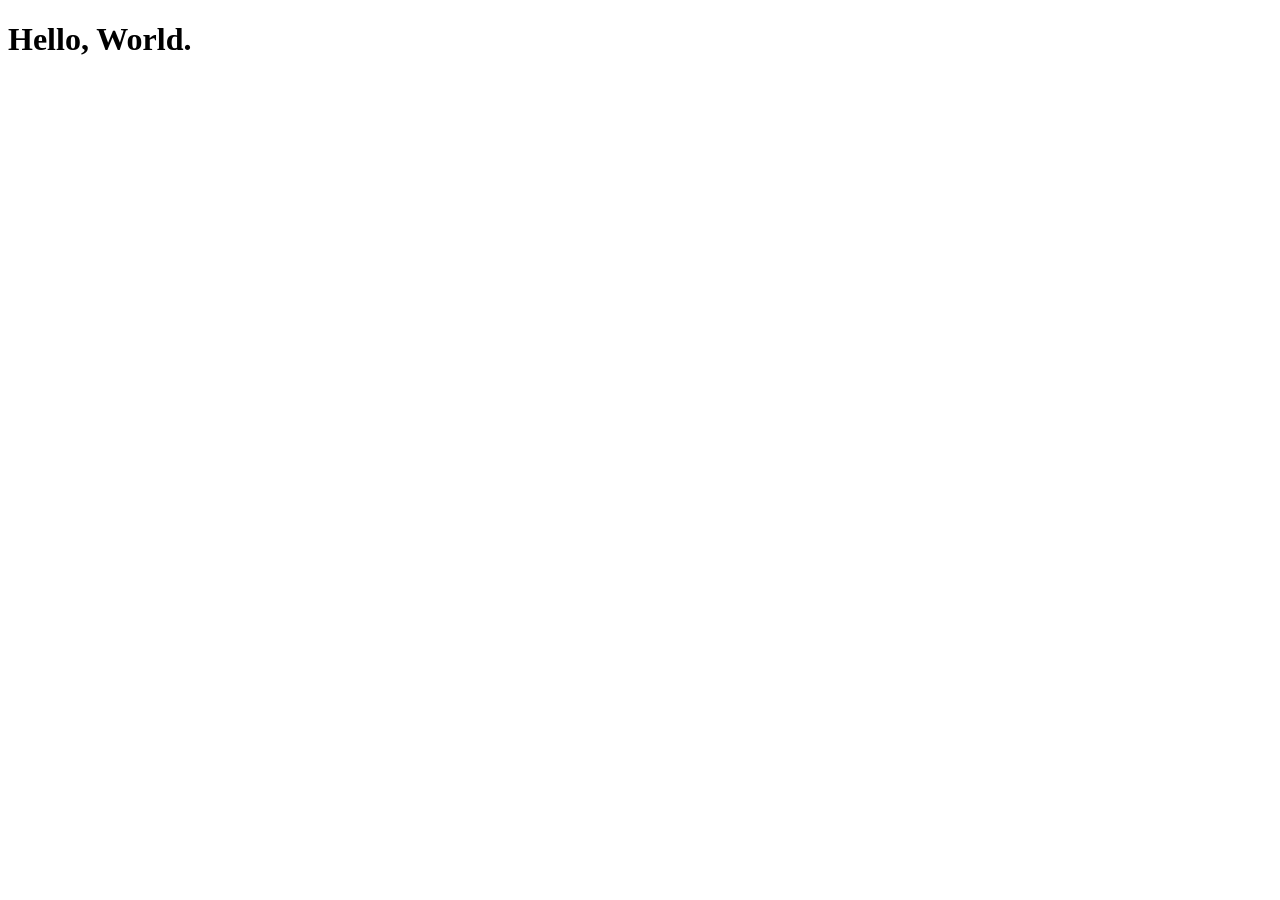
==== index.html @ 5cfbe8c9 "Use index.html" ====
<!DOCTYPE html>
<html lang="en">
<head>
    <meta charset="UTF-8">
    <meta name="viewport" content="width=device-width, initial-scale=1.0">
    <title>Document</title>
</head>
<body>
    <h1>Hello, World.</h1>
</body>
</html>
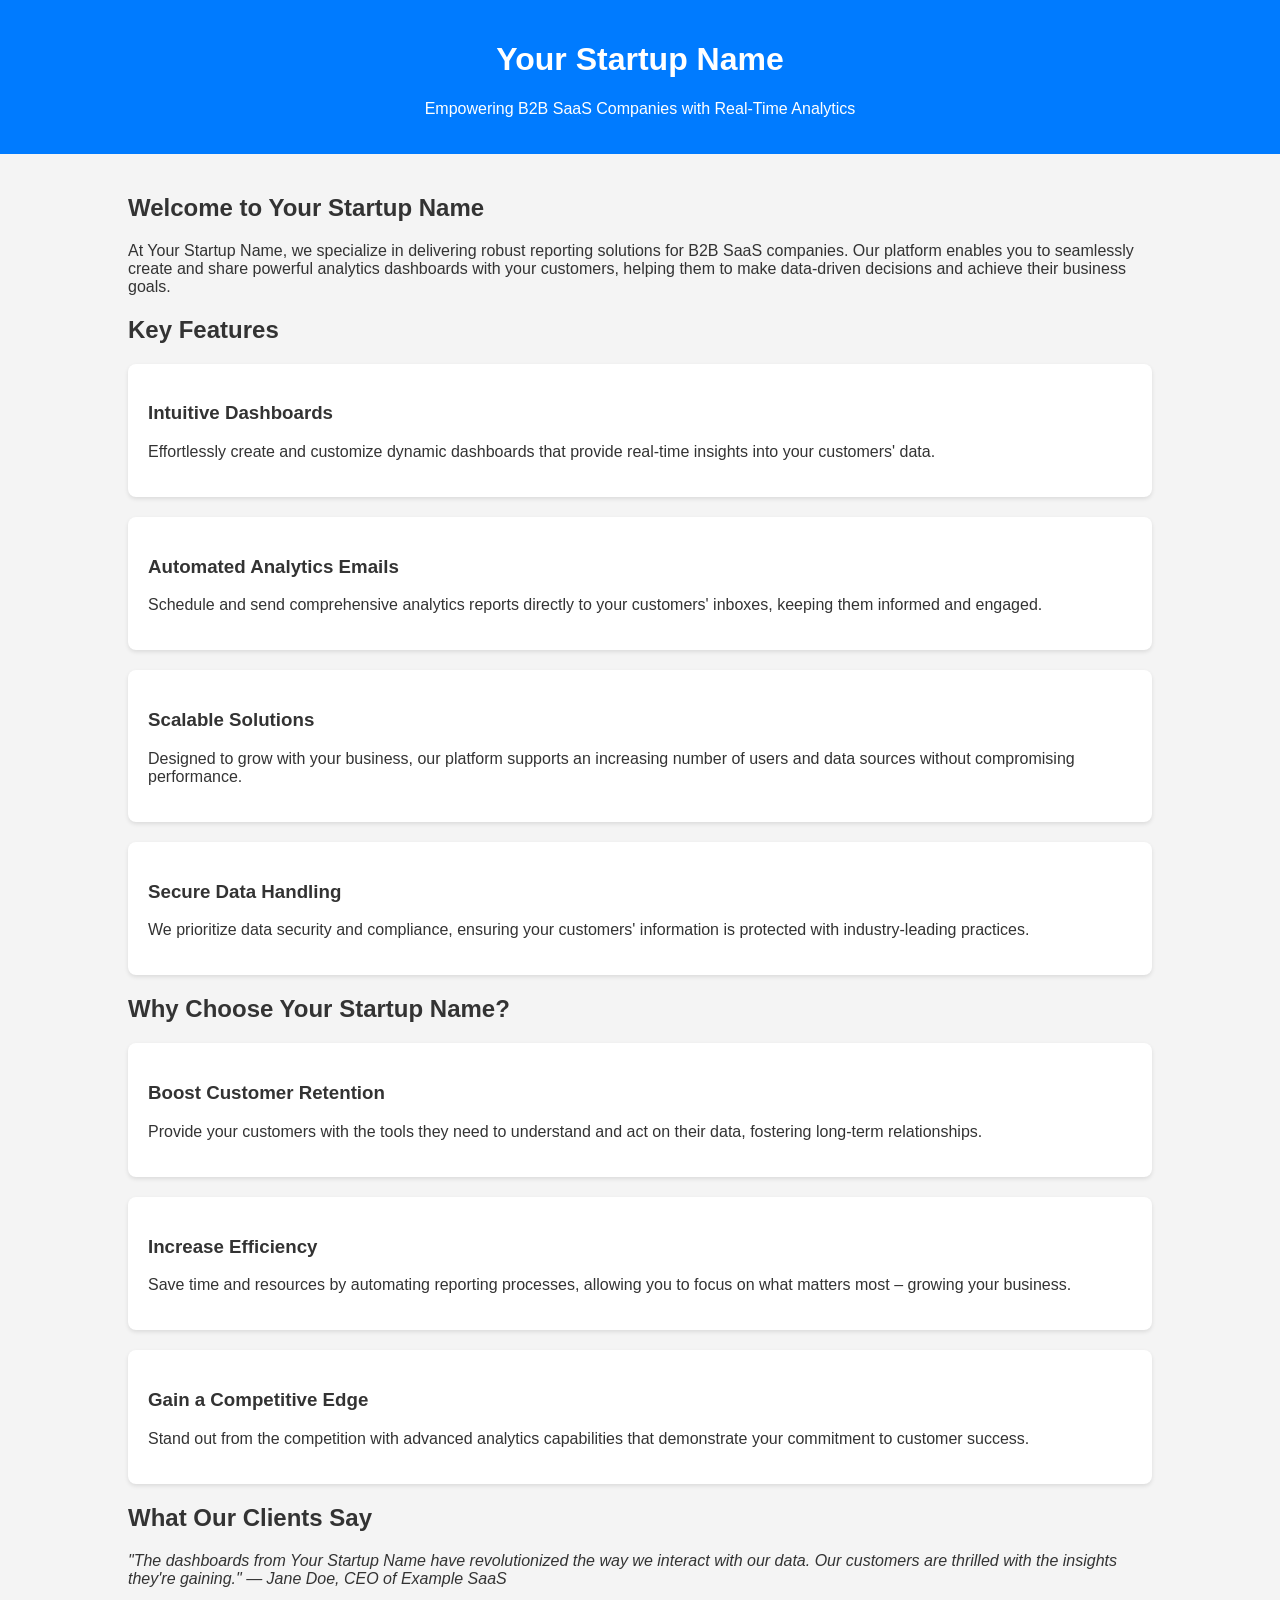
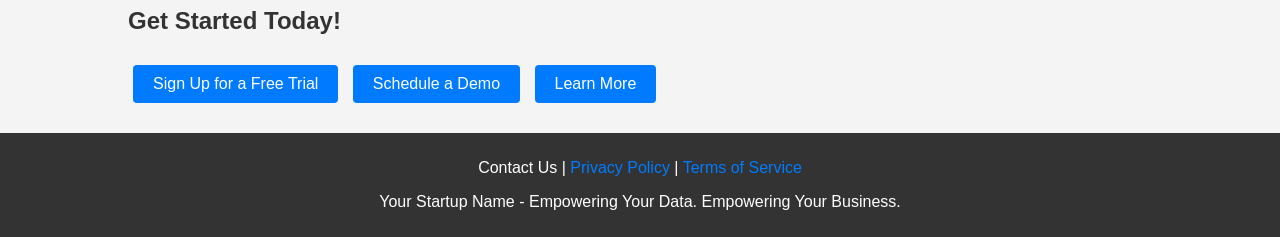
==== commit f2c3f05a: "Add mock up for startup." ====
--- a/index.html
+++ b/index.html
@@ -3,9 +3,121 @@
 <head>
     <meta charset="UTF-8">
     <meta name="viewport" content="width=device-width, initial-scale=1.0">
-    <title>Document</title>
+    <title>Your Startup Name - Empowering B2B SaaS Companies with Real-Time Analytics</title>
+    <style>
+        body {
+            font-family: Arial, sans-serif;
+            margin: 0;
+            padding: 0;
+            background-color: #f4f4f4;
+            color: #333;
+        }
+        header {
+            background-color: #007bff;
+            color: #fff;
+            padding: 20px 0;
+            text-align: center;
+        }
+        .container {
+            width: 80%;
+            margin: 0 auto;
+            padding: 20px 0;
+        }
+        .feature {
+            background-color: #fff;
+            border-radius: 8px;
+            padding: 20px;
+            margin: 20px 0;
+            box-shadow: 0 2px 4px rgba(0,0,0,0.1);
+        }
+        .cta-buttons a {
+            display: inline-block;
+            margin: 10px 5px;
+            padding: 10px 20px;
+            color: #fff;
+            background-color: #007bff;
+            text-decoration: none;
+            border-radius: 4px;
+        }
+        .cta-buttons a:hover {
+            background-color: #0056b3;
+        }
+        footer {
+            background-color: #333;
+            color: #fff;
+            text-align: center;
+            padding: 10px 0;
+        }
+        footer a {
+            color: #007bff;
+            text-decoration: none;
+        }
+    </style>
 </head>
 <body>
-    <h1>Hello, World.</h1>
+    <header>
+        <h1>Your Startup Name</h1>
+        <p>Empowering B2B SaaS Companies with Real-Time Analytics</p>
+    </header>
+
+    <div class="container">
+        <section>
+            <h2>Welcome to Your Startup Name</h2>
+            <p>At Your Startup Name, we specialize in delivering robust reporting solutions for B2B SaaS companies. Our platform enables you to seamlessly create and share powerful analytics dashboards with your customers, helping them to make data-driven decisions and achieve their business goals.</p>
+        </section>
+
+        <section>
+            <h2>Key Features</h2>
+            <div class="feature">
+                <h3>Intuitive Dashboards</h3>
+                <p>Effortlessly create and customize dynamic dashboards that provide real-time insights into your customers' data.</p>
+            </div>
+            <div class="feature">
+                <h3>Automated Analytics Emails</h3>
+                <p>Schedule and send comprehensive analytics reports directly to your customers' inboxes, keeping them informed and engaged.</p>
+            </div>
+            <div class="feature">
+                <h3>Scalable Solutions</h3>
+                <p>Designed to grow with your business, our platform supports an increasing number of users and data sources without compromising performance.</p>
+            </div>
+            <div class="feature">
+                <h3>Secure Data Handling</h3>
+                <p>We prioritize data security and compliance, ensuring your customers' information is protected with industry-leading practices.</p>
+            </div>
+        </section>
+
+        <section>
+            <h2>Why Choose Your Startup Name?</h2>
+            <div class="feature">
+                <h3>Boost Customer Retention</h3>
+                <p>Provide your customers with the tools they need to understand and act on their data, fostering long-term relationships.</p>
+            </div>
+            <div class="feature">
+                <h3>Increase Efficiency</h3>
+                <p>Save time and resources by automating reporting processes, allowing you to focus on what matters most – growing your business.</p>
+            </div>
+            <div class="feature">
+                <h3>Gain a Competitive Edge</h3>
+                <p>Stand out from the competition with advanced analytics capabilities that demonstrate your commitment to customer success.</p>
+            </div>
+        </section>
+
+        <section>
+            <h2>What Our Clients Say</h2>
+            <p><em>"The dashboards from Your Startup Name have revolutionized the way we interact with our data. Our customers are thrilled with the insights they're gaining." — Jane Doe, CEO of Example SaaS</em></p>
+        </section>
+
+        <section class="cta-buttons">
+            <h2>Get Started Today!</h2>
+            <a href="#">Sign Up for a Free Trial</a>
+            <a href="#">Schedule a Demo</a>
+            <a href="#">Learn More</a>
+        </section>
+    </div>
+
+    <footer>
+        <p>Contact Us | <a href="#">Privacy Policy</a> | <a href="#">Terms of Service</a></p>
+        <p>Your Startup Name - Empowering Your Data. Empowering Your Business.</p>
+    </footer>
 </body>
 </html>
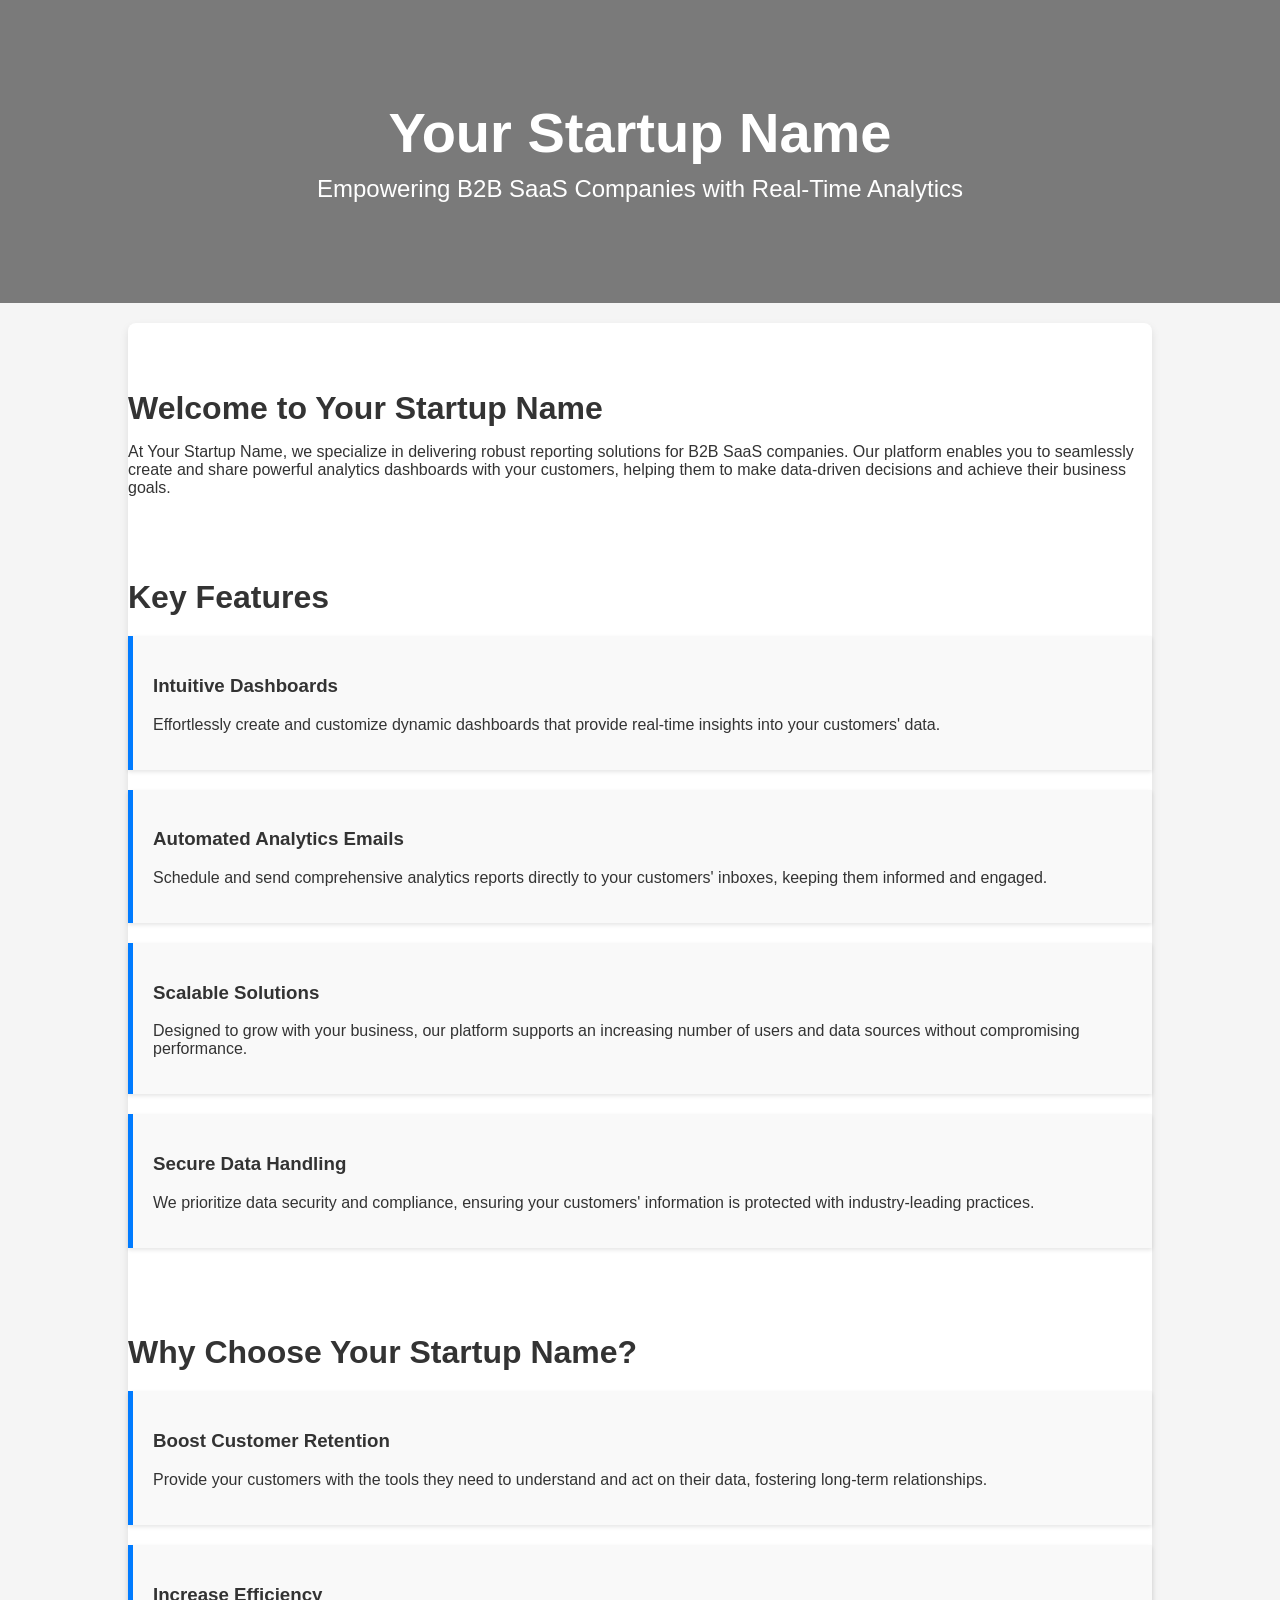
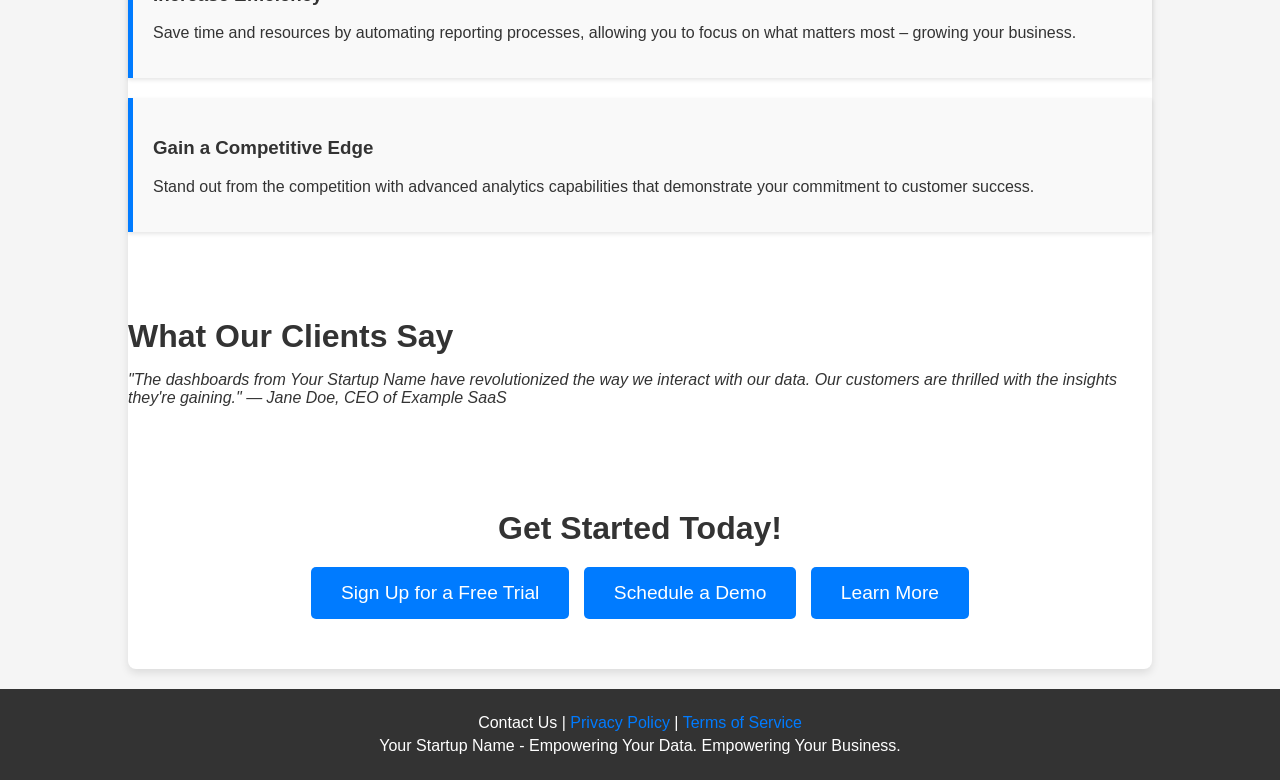
==== commit bd1353f1: "Split out stylesheet" ====
--- a/index.html
+++ b/index.html
@@ -4,55 +4,7 @@
     <meta charset="UTF-8">
     <meta name="viewport" content="width=device-width, initial-scale=1.0">
     <title>Your Startup Name - Empowering B2B SaaS Companies with Real-Time Analytics</title>
-    <style>
-        body {
-            font-family: Arial, sans-serif;
-            margin: 0;
-            padding: 0;
-            background-color: #f4f4f4;
-            color: #333;
-        }
-        header {
-            background-color: #007bff;
-            color: #fff;
-            padding: 20px 0;
-            text-align: center;
-        }
-        .container {
-            width: 80%;
-            margin: 0 auto;
-            padding: 20px 0;
-        }
-        .feature {
-            background-color: #fff;
-            border-radius: 8px;
-            padding: 20px;
-            margin: 20px 0;
-            box-shadow: 0 2px 4px rgba(0,0,0,0.1);
-        }
-        .cta-buttons a {
-            display: inline-block;
-            margin: 10px 5px;
-            padding: 10px 20px;
-            color: #fff;
-            background-color: #007bff;
-            text-decoration: none;
-            border-radius: 4px;
-        }
-        .cta-buttons a:hover {
-            background-color: #0056b3;
-        }
-        footer {
-            background-color: #333;
-            color: #fff;
-            text-align: center;
-            padding: 10px 0;
-        }
-        footer a {
-            color: #007bff;
-            text-decoration: none;
-        }
-    </style>
+    <link rel="stylesheet" href="styles.css">
 </head>
 <body>
     <header>
--- a/styles.css
+++ b/styles.css
@@ -0,0 +1,92 @@
+/* styles.css */
+
+body {
+    font-family: 'Helvetica Neue', Helvetica, Arial, sans-serif;
+    margin: 0;
+    padding: 0;
+    background-color: #f5f5f5;
+    color: #333;
+}
+
+header {
+    background-image: url('https://example.com/splash-background.jpg'); /* Replace with your background image */
+    background-size: cover;
+    color: #fff;
+    padding: 100px 0;
+    text-align: center;
+    box-shadow: inset 0 0 0 2000px rgba(0,0,0,0.5); /* Dark overlay */
+}
+
+header h1 {
+    font-size: 3.5em;
+    margin: 0;
+}
+
+header p {
+    font-size: 1.5em;
+    margin: 10px 0 0;
+}
+
+.container {
+    width: 80%;
+    margin: 20px auto;
+    padding: 20px 0;
+    background: #fff;
+    box-shadow: 0 4px 8px rgba(0, 0, 0, 0.1);
+    border-radius: 8px;
+}
+
+section {
+    padding: 20px 0;
+}
+
+section h2 {
+    font-size: 2em;
+    margin-bottom: 10px;
+}
+
+.feature {
+    padding: 20px;
+    margin: 20px 0;
+    border-left: 5px solid #007bff;
+    background-color: #f9f9f9;
+    box-shadow: 0 2px 4px rgba(0,0,0,0.1);
+}
+
+.cta-buttons {
+    text-align: center;
+    margin-top: 20px;
+}
+
+.cta-buttons a {
+    display: inline-block;
+    margin: 10px 5px;
+    padding: 15px 30px;
+    color: #fff;
+    background-color: #007bff;
+    text-decoration: none;
+    border-radius: 5px;
+    transition: background-color 0.3s ease;
+    font-size: 1.2em;
+}
+
+.cta-buttons a:hover {
+    background-color: #0056b3;
+}
+
+footer {
+    background-color: #333;
+    color: #fff;
+    text-align: center;
+    padding: 20px 0;
+    margin-top: 20px;
+}
+
+footer a {
+    color: #007bff;
+    text-decoration: none;
+}
+
+footer p {
+    margin: 5px 0;
+}
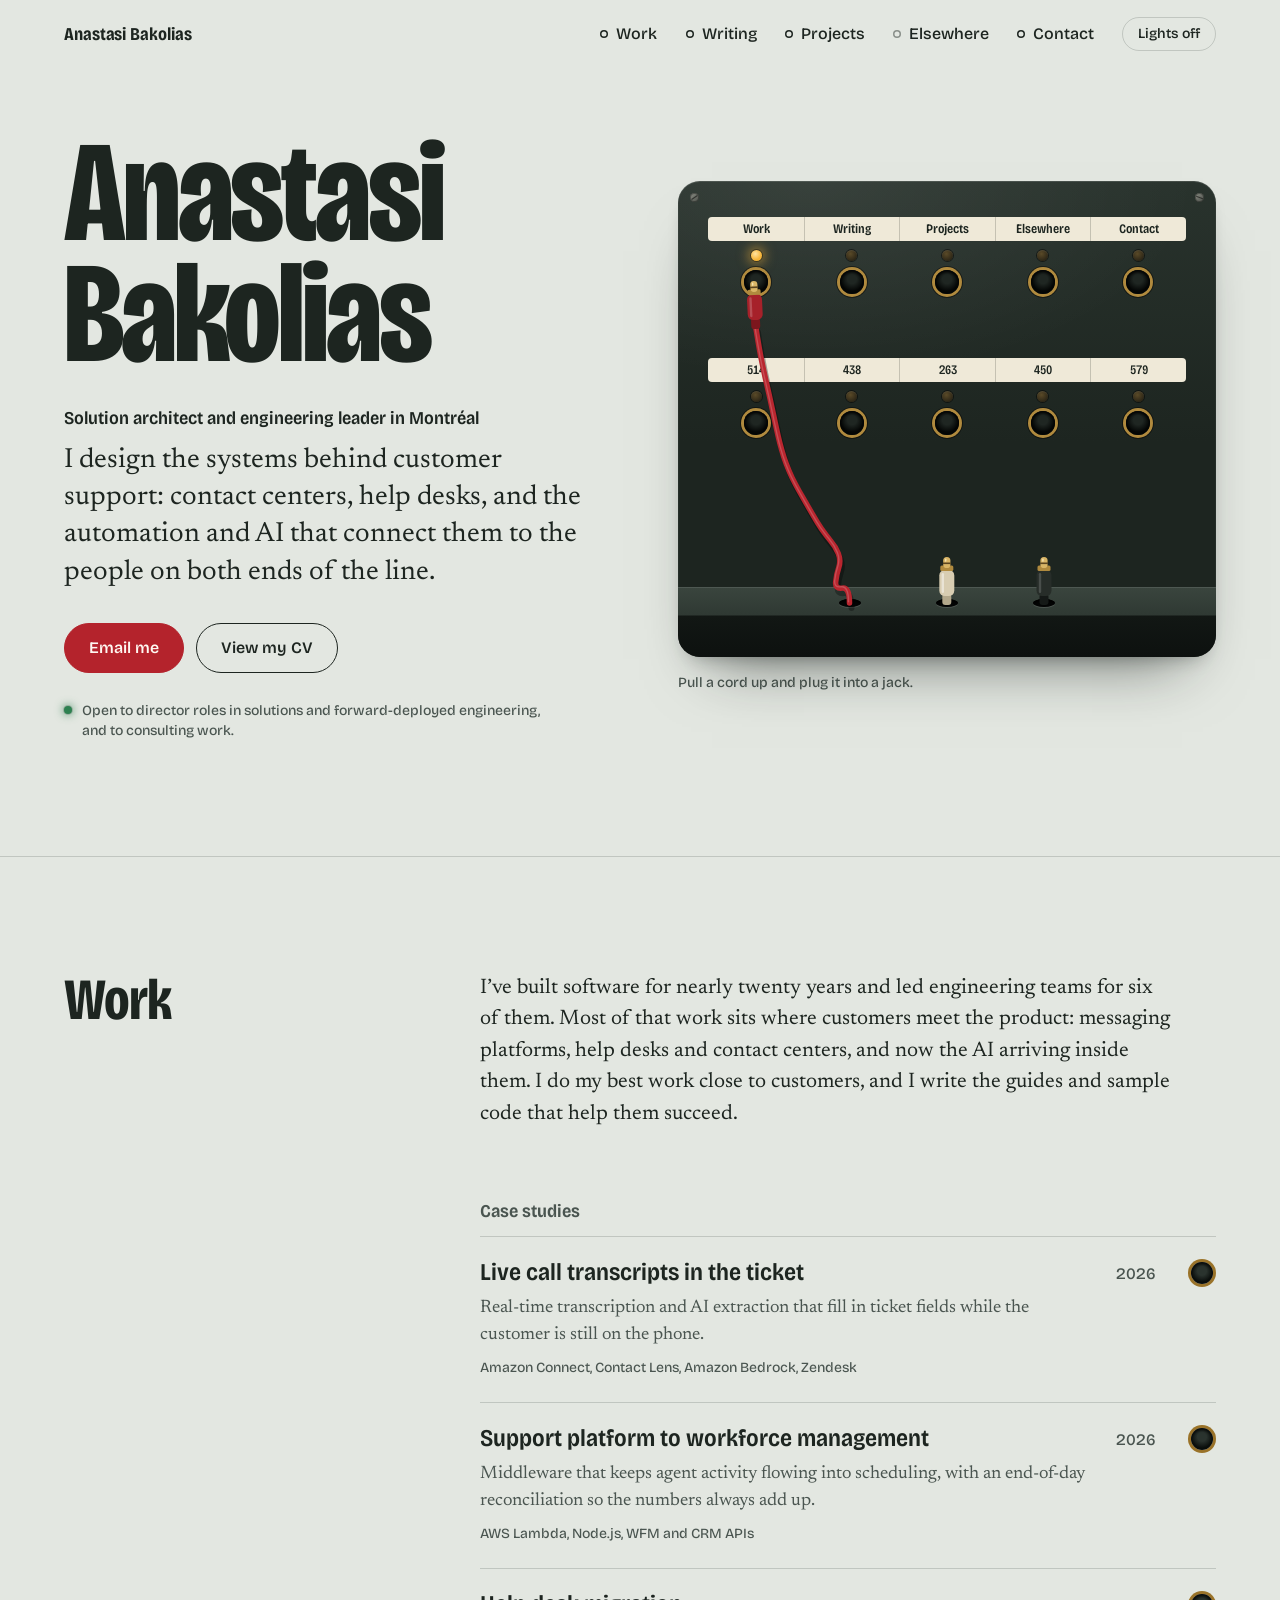
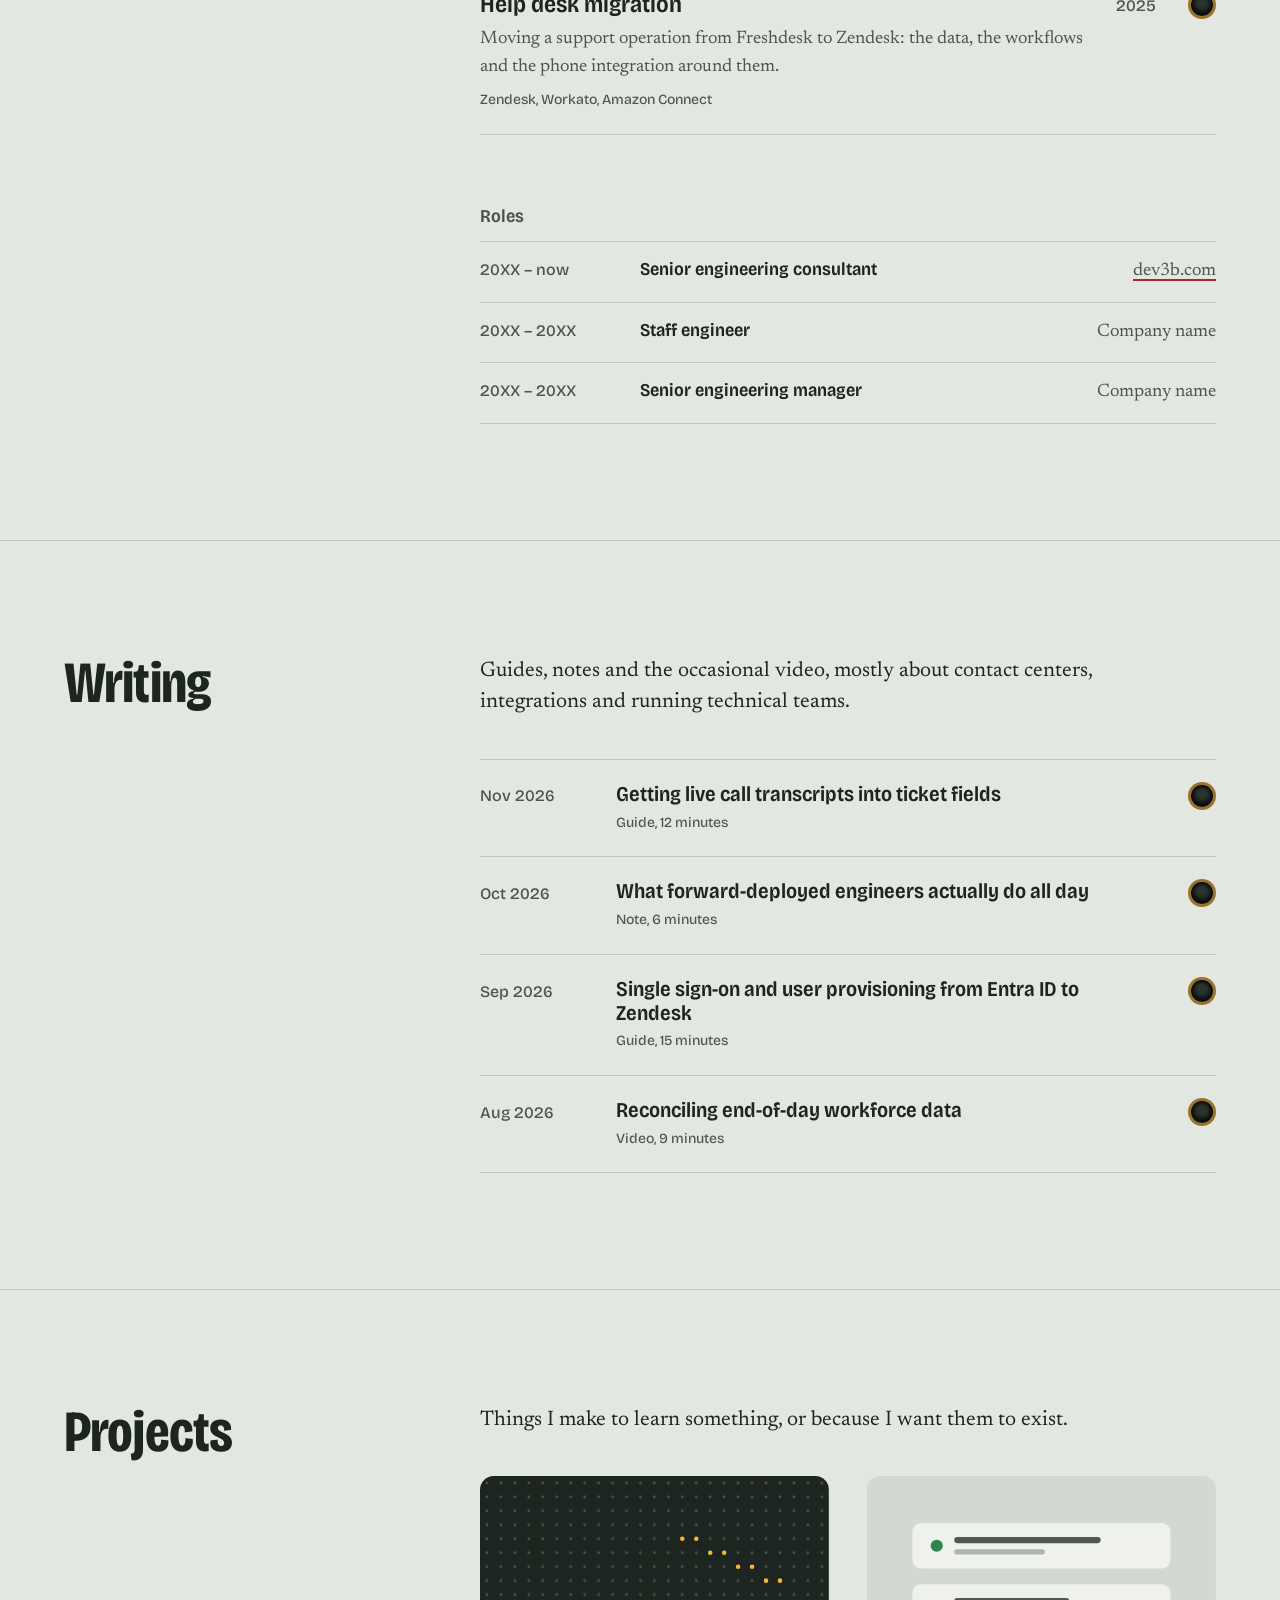
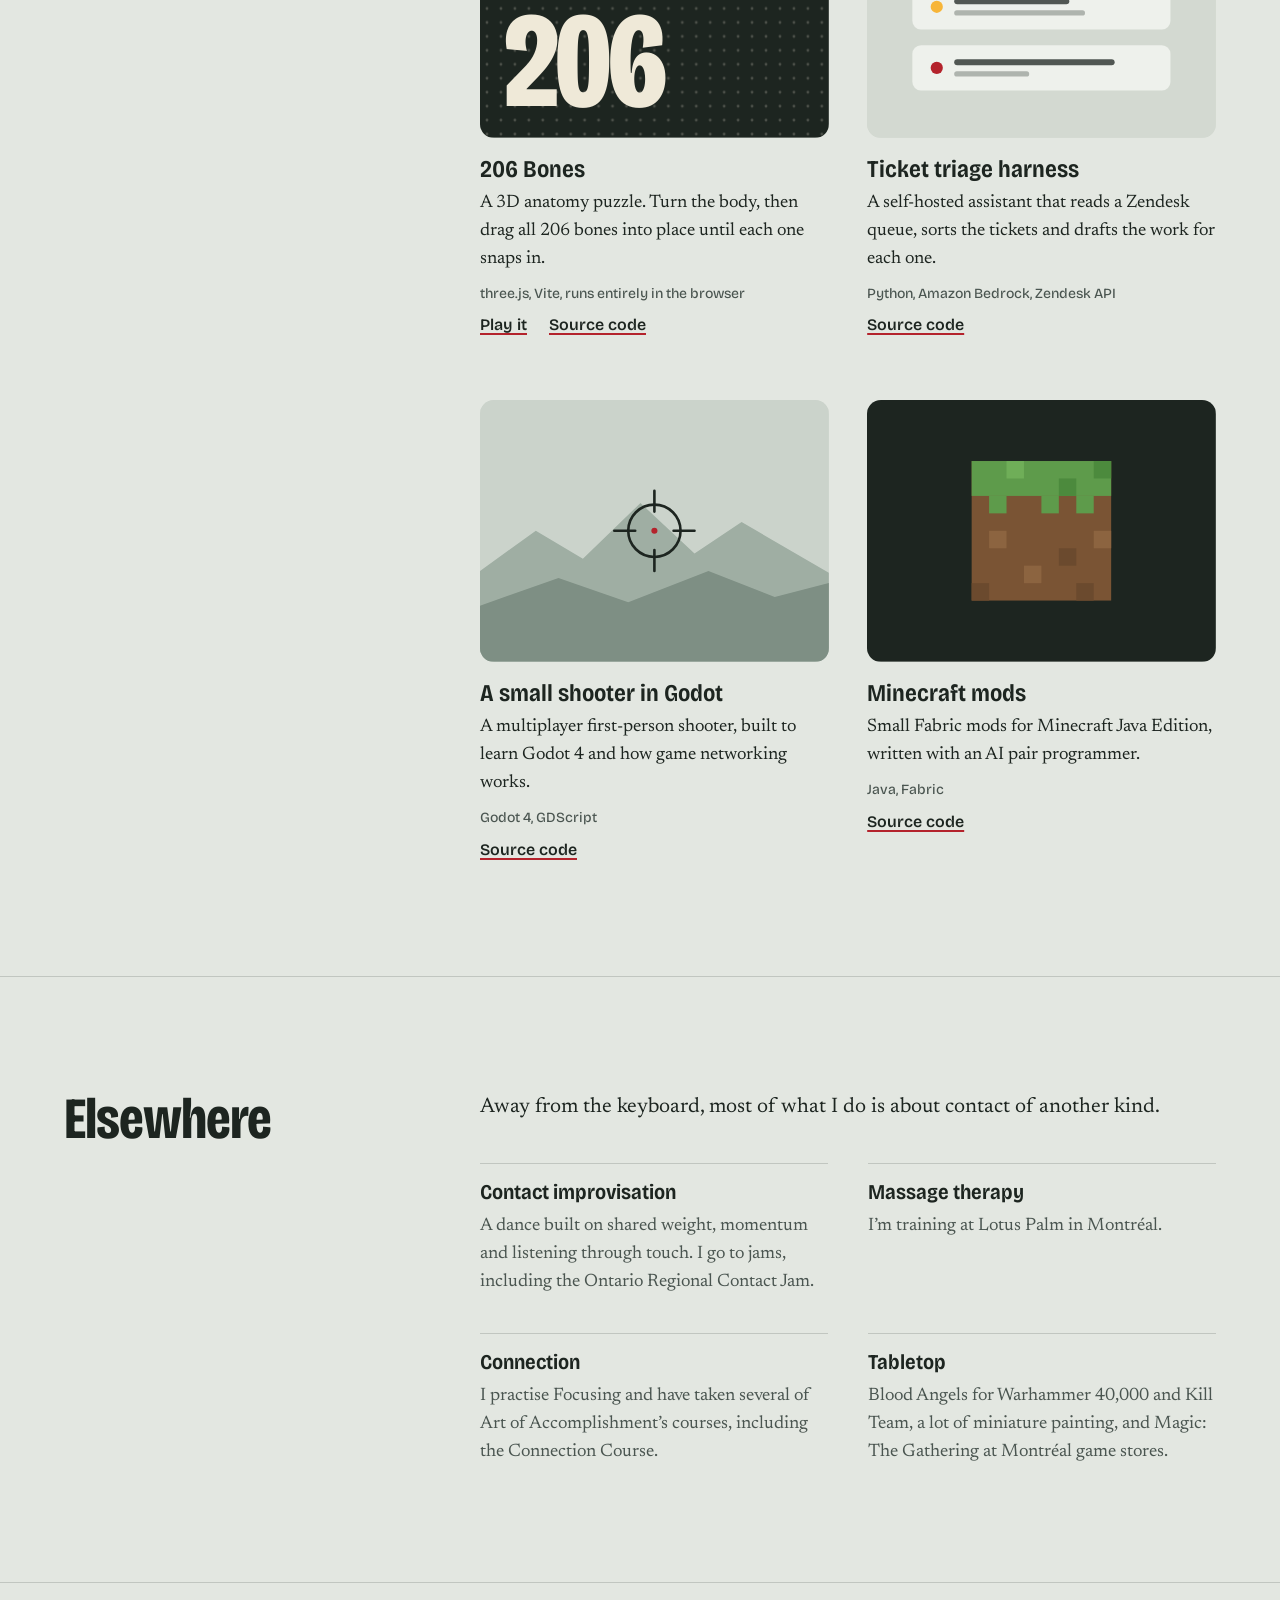
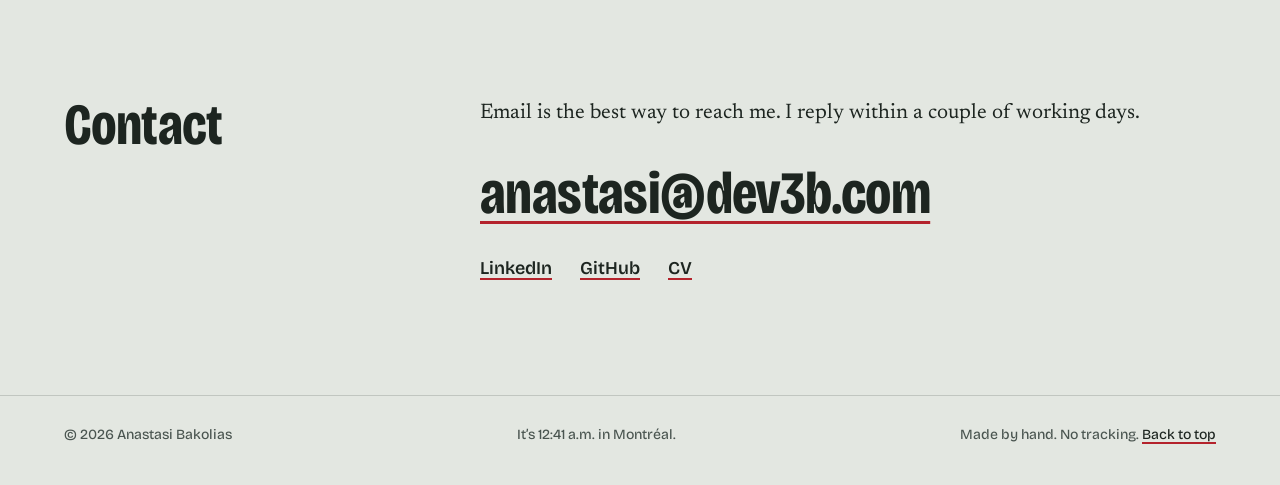
==== commit 2b92494c: "Update page." ====
--- a/index.html
+++ b/index.html
@@ -1,75 +1,351 @@
-<!DOCTYPE html>
+<!doctype html>
 <html lang="en">
 <head>
-    <meta charset="UTF-8">
-    <meta name="viewport" content="width=device-width, initial-scale=1.0">
-    <title>Your Startup Name - Empowering B2B SaaS Companies with Real-Time Analytics</title>
-    <link rel="stylesheet" href="styles.css">
+  <meta charset="utf-8">
+  <meta name="viewport" content="width=device-width, initial-scale=1">
+  <!-- EDIT: title and description show in search results and link previews. -->
+  <title>Anastasi Bakolias — solution architect and engineering leader</title>
+  <meta name="description" content="Anastasi Bakolias designs the systems behind customer support: contact centers, help desks, and the automation and AI that connect them. Based in Montréal.">
+  <meta name="color-scheme" content="light dark">
+  <meta name="theme-color" content="#E3E7E1" media="(prefers-color-scheme: light)">
+  <meta name="theme-color" content="#141A17" media="(prefers-color-scheme: dark)">
+
+  <!-- Link previews (LinkedIn, Slack, etc.). These assume the site is published at spasiu.github.io.
+       EDIT: if you move it to your own domain, change both addresses. -->
+  <meta property="og:type" content="website">
+  <meta property="og:title" content="Anastasi Bakolias">
+  <meta property="og:description" content="Solution architect and engineering leader in Montréal. Contact centers, support platforms, automation and AI.">
+  <meta property="og:url" content="https://spasiu.github.io/">
+  <meta property="og:image" content="https://spasiu.github.io/assets/img/og.png">
+  <meta property="og:image:width" content="1200">
+  <meta property="og:image:height" content="630">
+  <meta name="twitter:card" content="summary_large_image">
+
+  <link rel="icon" href="assets/img/favicon.svg" type="image/svg+xml">
+  <link rel="apple-touch-icon" href="assets/img/apple-touch-icon.png">
+  <link rel="preload" href="assets/fonts/bricolage-grotesque-latin.woff2" as="font" type="font/woff2" crossorigin>
+  <link rel="preload" href="assets/fonts/newsreader-latin.woff2" as="font" type="font/woff2" crossorigin>
+  <link rel="stylesheet" href="assets/css/site.css">
+  <script>
+    /* Apply a saved light/dark choice before the page paints. */
+    (function () { try { var t = localStorage.getItem("theme"); if (t === "light" || t === "dark") document.documentElement.dataset.theme = t; } catch (e) {} })();
+  </script>
+  <script src="assets/js/site.js" defer></script>
 </head>
 <body>
-    <header>
-        <h1>Your Startup Name</h1>
-        <p>Empowering B2B SaaS Companies with Real-Time Analytics</p>
-    </header>
-
-    <div class="container">
-        <section>
-            <h2>Welcome to Your Startup Name</h2>
-            <p>At Your Startup Name, we specialize in delivering robust reporting solutions for B2B SaaS companies. Our platform enables you to seamlessly create and share powerful analytics dashboards with your customers, helping them to make data-driven decisions and achieve their business goals.</p>
-        </section>
-
-        <section>
-            <h2>Key Features</h2>
-            <div class="feature">
-                <h3>Intuitive Dashboards</h3>
-                <p>Effortlessly create and customize dynamic dashboards that provide real-time insights into your customers' data.</p>
-            </div>
-            <div class="feature">
-                <h3>Automated Analytics Emails</h3>
-                <p>Schedule and send comprehensive analytics reports directly to your customers' inboxes, keeping them informed and engaged.</p>
-            </div>
-            <div class="feature">
-                <h3>Scalable Solutions</h3>
-                <p>Designed to grow with your business, our platform supports an increasing number of users and data sources without compromising performance.</p>
-            </div>
-            <div class="feature">
-                <h3>Secure Data Handling</h3>
-                <p>We prioritize data security and compliance, ensuring your customers' information is protected with industry-leading practices.</p>
-            </div>
-        </section>
-
-        <section>
-            <h2>Why Choose Your Startup Name?</h2>
-            <div class="feature">
-                <h3>Boost Customer Retention</h3>
-                <p>Provide your customers with the tools they need to understand and act on their data, fostering long-term relationships.</p>
-            </div>
-            <div class="feature">
-                <h3>Increase Efficiency</h3>
-                <p>Save time and resources by automating reporting processes, allowing you to focus on what matters most – growing your business.</p>
-            </div>
-            <div class="feature">
-                <h3>Gain a Competitive Edge</h3>
-                <p>Stand out from the competition with advanced analytics capabilities that demonstrate your commitment to customer success.</p>
-            </div>
-        </section>
-
-        <section>
-            <h2>What Our Clients Say</h2>
-            <p><em>"The dashboards from Your Startup Name have revolutionized the way we interact with our data. Our customers are thrilled with the insights they're gaining." — Jane Doe, CEO of Example SaaS</em></p>
-        </section>
-
-        <section class="cta-buttons">
-            <h2>Get Started Today!</h2>
-            <a href="#">Sign Up for a Free Trial</a>
-            <a href="#">Schedule a Demo</a>
-            <a href="#">Learn More</a>
-        </section>
+  <a class="skip" href="#main">Skip to content</a>
+
+  <header class="masthead" data-masthead>
+    <div class="wrap masthead__inner">
+      <a class="masthead__name" href="#top">Anastasi Bakolias</a>
+      <nav class="masthead__nav" aria-label="Sections">
+        <ul>
+          <li><a href="#work" data-nav><span class="lamp" aria-hidden="true"></span>Work</a></li>
+          <li><a href="#writing" data-nav><span class="lamp" aria-hidden="true"></span>Writing</a></li>
+          <li><a href="#projects" data-nav><span class="lamp" aria-hidden="true"></span>Projects</a></li>
+          <li><a href="#elsewhere" data-nav><span class="lamp" aria-hidden="true"></span>Elsewhere</a></li>
+          <li><a href="#contact" data-nav><span class="lamp" aria-hidden="true"></span>Contact</a></li>
+        </ul>
+      </nav>
+      <button class="lights" type="button" data-theme-toggle>Lights off</button>
     </div>
-
-    <footer>
-        <p>Contact Us | <a href="#">Privacy Policy</a> | <a href="#">Terms of Service</a></p>
-        <p>Your Startup Name - Empowering Your Data. Empowering Your Business.</p>
-    </footer>
+  </header>
+
+  <main id="main">
+
+    <!-- ============ Hero ============ -->
+    <section class="wrap hero" id="top" aria-labelledby="hero-name">
+      <div class="hero__text">
+        <h1 class="hero__name" id="hero-name"><span>Anastasi</span> <span>Bakolias</span></h1>
+        <!-- EDIT: one line on what you do, then one sentence on why it matters. -->
+        <p class="hero__role">Solution architect and engineering leader in Montréal</p>
+        <p class="hero__lede">I design the systems behind customer support: contact centers, help desks, and the automation and AI that connect them to the people on both ends of the line.</p>
+        <div class="hero__actions">
+          <a class="button button--primary" href="mailto:anastasi@dev3b.com">Email me</a>
+          <a class="button" href="https://www.linkedin.com/in/spasiu">View my CV</a>
+        </div>
+        <!-- EDIT: availability. data-state can be "open" (green lamp), "limited" (amber) or "closed" (unlit). -->
+        <p class="status" data-state="open"><span class="lamp" aria-hidden="true"></span>Open to director roles in solutions and forward-deployed engineering, and to consulting work.</p>
+      </div>
+
+      <!-- The cord board. Labelled jacks are links to sections; the second row is for play.
+           data-patch lists the jacks that cords plug into when the page loads (comma-separated). -->
+      <figure class="hero__board" aria-hidden="true">
+        <div class="board" data-board data-patch="Work">
+          <span class="board__screw"></span><span class="board__screw"></span>
+          <div class="board__field">
+            <div class="board__row">
+              <a class="jack" href="#work" tabindex="-1" data-jack="Work"><span class="jack__label">Work</span><span class="jack__lamp"></span><span class="jack__socket"></span></a>
+              <a class="jack" href="#writing" tabindex="-1" data-jack="Writing"><span class="jack__label">Writing</span><span class="jack__lamp"></span><span class="jack__socket"></span></a>
+              <a class="jack" href="#projects" tabindex="-1" data-jack="Projects"><span class="jack__label">Projects</span><span class="jack__lamp"></span><span class="jack__socket"></span></a>
+              <a class="jack" href="#elsewhere" tabindex="-1" data-jack="Elsewhere"><span class="jack__label">Elsewhere</span><span class="jack__lamp"></span><span class="jack__socket"></span></a>
+              <a class="jack" href="#contact" tabindex="-1" data-jack="Contact"><span class="jack__label">Contact</span><span class="jack__lamp"></span><span class="jack__socket"></span></a>
+            </div>
+            <div class="board__row board__row--spare">
+              <span class="jack" data-jack="514"><span class="jack__label">514</span><span class="jack__lamp"></span><span class="jack__socket"></span></span>
+              <span class="jack" data-jack="438"><span class="jack__label">438</span><span class="jack__lamp"></span><span class="jack__socket"></span></span>
+              <span class="jack" data-jack="263"><span class="jack__label">263</span><span class="jack__lamp"></span><span class="jack__socket"></span></span>
+              <span class="jack" data-jack="450"><span class="jack__label">450</span><span class="jack__lamp"></span><span class="jack__socket"></span></span>
+              <span class="jack" data-jack="579"><span class="jack__label">579</span><span class="jack__lamp"></span><span class="jack__socket"></span></span>
+            </div>
+          </div>
+          <div class="board__shelf">
+            <span class="board__hole" data-cord="red"></span>
+            <span class="board__hole" data-cord="ivory"></span>
+            <span class="board__hole" data-cord="black"></span>
+          </div>
+          <svg class="board__wires" data-wires xmlns="http://www.w3.org/2000/svg"></svg>
+        </div>
+        <figcaption class="board__readout" data-readout>Pull a cord up and plug it into a jack.</figcaption>
+      </figure>
+    </section>
+
+    <!-- ============ Work ============ -->
+    <section class="section" id="work" aria-labelledby="work-title">
+      <div class="wrap section__grid">
+        <header class="section__head">
+          <h2 class="section__title" id="work-title">Work</h2>
+        </header>
+        <div class="section__body">
+          <!-- EDIT: a short professional bio. -->
+          <p class="section__intro">I’ve built software for nearly twenty years and led engineering teams for six of them. Most of that work sits where customers meet the product: messaging platforms, help desks and contact centers, and now the AI arriving inside them. I do my best work close to customers, and I write the guides and sample code that help them succeed.</p>
+
+          <h3 class="subhead">Case studies</h3>
+          <!-- EDIT: one row per case study. Each links to a page made from work/example-case-study.html. -->
+          <ul class="rows">
+            <li class="row">
+              <h4 class="row__title"><a href="work/example-case-study.html">Live call transcripts in the ticket</a></h4>
+              <p class="row__when">2026</p>
+              <span class="socket" aria-hidden="true"></span>
+              <p class="row__summary">Real-time transcription and AI extraction that fill in ticket fields while the customer is still on the phone.</p>
+              <p class="row__meta">Amazon Connect, Contact Lens, Amazon Bedrock, Zendesk</p>
+            </li>
+            <li class="row">
+              <h4 class="row__title"><a href="work/example-case-study.html">Support platform to workforce management</a></h4>
+              <p class="row__when">2026</p>
+              <span class="socket" aria-hidden="true"></span>
+              <p class="row__summary">Middleware that keeps agent activity flowing into scheduling, with an end-of-day reconciliation so the numbers always add up.</p>
+              <p class="row__meta">AWS Lambda, Node.js, WFM and CRM APIs</p>
+            </li>
+            <li class="row">
+              <h4 class="row__title"><a href="work/example-case-study.html">Help desk migration</a></h4>
+              <p class="row__when">2025</p>
+              <span class="socket" aria-hidden="true"></span>
+              <p class="row__summary">Moving a support operation from Freshdesk to Zendesk: the data, the workflows and the phone integration around them.</p>
+              <p class="row__meta">Zendesk, Workato, Amazon Connect</p>
+            </li>
+          </ul>
+
+          <h3 class="subhead">Roles</h3>
+          <!-- EDIT: most recent first. -->
+          <ol class="timeline">
+            <li class="timeline__item">
+              <p class="timeline__years">20XX – now</p>
+              <p class="timeline__role">Senior engineering consultant</p>
+              <p class="timeline__org"><a href="https://dev3b.com">dev3b.com</a></p>
+            </li>
+            <li class="timeline__item">
+              <p class="timeline__years">20XX – 20XX</p>
+              <p class="timeline__role">Staff engineer</p>
+              <p class="timeline__org">Company name</p>
+            </li>
+            <li class="timeline__item">
+              <p class="timeline__years">20XX – 20XX</p>
+              <p class="timeline__role">Senior engineering manager</p>
+              <p class="timeline__org">Company name</p>
+            </li>
+          </ol>
+        </div>
+      </div>
+    </section>
+
+    <!-- ============ Writing ============ -->
+    <section class="section" id="writing" aria-labelledby="writing-title">
+      <div class="wrap section__grid">
+        <header class="section__head">
+          <h2 class="section__title" id="writing-title">Writing</h2>
+        </header>
+        <div class="section__body">
+          <p class="section__intro">Guides, notes and the occasional video, mostly about contact centers, integrations and running technical teams.</p>
+          <!-- EDIT: newest first. Each links to a page made from writing/example-note.html. -->
+          <ul class="rows rows--writing">
+            <li class="row">
+              <h3 class="row__title"><a href="writing/example-note.html">Getting live call transcripts into ticket fields</a></h3>
+              <p class="row__when"><time datetime="2026-11">Nov 2026</time></p>
+              <span class="socket" aria-hidden="true"></span>
+              <p class="row__meta">Guide, 12 minutes</p>
+            </li>
+            <li class="row">
+              <h3 class="row__title"><a href="writing/example-note.html">What forward-deployed engineers actually do all day</a></h3>
+              <p class="row__when"><time datetime="2026-10">Oct 2026</time></p>
+              <span class="socket" aria-hidden="true"></span>
+              <p class="row__meta">Note, 6 minutes</p>
+            </li>
+            <li class="row">
+              <h3 class="row__title"><a href="writing/example-note.html">Single sign-on and user provisioning from Entra ID to Zendesk</a></h3>
+              <p class="row__when"><time datetime="2026-09">Sep 2026</time></p>
+              <span class="socket" aria-hidden="true"></span>
+              <p class="row__meta">Guide, 15 minutes</p>
+            </li>
+            <li class="row">
+              <h3 class="row__title"><a href="writing/example-note.html">Reconciling end-of-day workforce data</a></h3>
+              <p class="row__when"><time datetime="2026-08">Aug 2026</time></p>
+              <span class="socket" aria-hidden="true"></span>
+              <p class="row__meta">Video, 9 minutes</p>
+            </li>
+          </ul>
+        </div>
+      </div>
+    </section>
+
+    <!-- ============ Projects ============ -->
+    <section class="section" id="projects" aria-labelledby="projects-title">
+      <div class="wrap section__grid">
+        <header class="section__head">
+          <h2 class="section__title" id="projects-title">Projects</h2>
+        </header>
+        <div class="section__body">
+          <p class="section__intro">Things I make to learn something, or because I want them to exist.</p>
+          <!-- EDIT: swap any cover <svg> for <img src="assets/img/your-screenshot.jpg" alt=""> (4:3 works best). -->
+          <ul class="projects">
+            <li class="project">
+              <div class="project__cover">
+                <svg viewBox="0 0 400 300" aria-hidden="true" focusable="false">
+                  <defs><pattern id="cover-dots" width="16" height="16" patternUnits="userSpaceOnUse"><circle cx="8" cy="8" r="1.6" fill="#EFE9D8" opacity=".22"/></pattern></defs>
+                  <rect width="400" height="300" fill="#1D2520"/>
+                  <rect width="400" height="300" fill="url(#cover-dots)"/>
+                  <g fill="#F7B538"><circle cx="232" cy="72" r="2.6"/><circle cx="248" cy="72" r="2.6"/><circle cx="264" cy="88" r="2.6"/><circle cx="280" cy="88" r="2.6"/><circle cx="296" cy="104" r="2.6"/><circle cx="312" cy="104" r="2.6"/><circle cx="328" cy="120" r="2.6"/><circle cx="344" cy="120" r="2.6"/></g>
+                  <text x="28" y="264" class="cover__numeral">206</text>
+                </svg>
+              </div>
+              <h3 class="project__title"><a href="bones/">206 Bones</a></h3>
+              <p class="project__summary">A 3D anatomy puzzle. Turn the body, then drag all 206 bones into place until each one snaps in.</p>
+              <p class="project__meta">three.js, Vite, runs entirely in the browser</p>
+              <p class="project__links"><a href="bones/">Play it</a><a href="#">Source code</a></p>
+            </li>
+            <li class="project">
+              <div class="project__cover">
+                <svg viewBox="0 0 400 300" aria-hidden="true" focusable="false">
+                  <rect width="400" height="300" fill="#D3D9D1"/>
+                  <g>
+                    <rect x="52" y="54" width="296" height="52" rx="10" fill="#EEF1EC"/>
+                    <circle cx="80" cy="80" r="7" fill="#2F8550"/>
+                    <rect x="100" y="70" width="168" height="7" rx="3.5" fill="#1D2520" opacity=".75"/>
+                    <rect x="100" y="84" width="104" height="6" rx="3" fill="#1D2520" opacity=".3"/>
+                    <rect x="52" y="124" width="296" height="52" rx="10" fill="#EEF1EC"/>
+                    <circle cx="80" cy="150" r="7" fill="#F7B538"/>
+                    <rect x="100" y="140" width="132" height="7" rx="3.5" fill="#1D2520" opacity=".75"/>
+                    <rect x="100" y="154" width="150" height="6" rx="3" fill="#1D2520" opacity=".3"/>
+                    <rect x="52" y="194" width="296" height="52" rx="10" fill="#EEF1EC"/>
+                    <circle cx="80" cy="220" r="7" fill="#B4232C"/>
+                    <rect x="100" y="210" width="184" height="7" rx="3.5" fill="#1D2520" opacity=".75"/>
+                    <rect x="100" y="224" width="86" height="6" rx="3" fill="#1D2520" opacity=".3"/>
+                  </g>
+                </svg>
+              </div>
+              <h3 class="project__title"><a href="#">Ticket triage harness</a></h3>
+              <p class="project__summary">A self-hosted assistant that reads a Zendesk queue, sorts the tickets and drafts the work for each one.</p>
+              <p class="project__meta">Python, Amazon Bedrock, Zendesk API</p>
+              <p class="project__links"><a href="#">Source code</a></p>
+            </li>
+            <li class="project">
+              <div class="project__cover">
+                <svg viewBox="0 0 400 300" aria-hidden="true" focusable="false">
+                  <rect width="400" height="300" fill="#CBD3CB"/>
+                  <path d="M0 196 L64 150 L118 182 L184 118 L246 176 L300 140 L400 198 L400 300 L0 300 Z" fill="#9FAEA3"/>
+                  <path d="M0 236 L90 204 L170 232 L262 196 L338 226 L400 210 L400 300 L0 300 Z" fill="#7E8F84"/>
+                  <g fill="none" stroke="#1D2520" stroke-width="3" stroke-linecap="round">
+                    <circle cx="200" cy="150" r="30"/>
+                    <path d="M200 104 V128 M200 172 V196 M154 150 H178 M222 150 H246"/>
+                  </g>
+                  <circle cx="200" cy="150" r="3.5" fill="#B4232C"/>
+                </svg>
+              </div>
+              <h3 class="project__title"><a href="#">A small shooter in Godot</a></h3>
+              <p class="project__summary">A multiplayer first-person shooter, built to learn Godot 4 and how game networking works.</p>
+              <p class="project__meta">Godot 4, GDScript</p>
+              <p class="project__links"><a href="#">Source code</a></p>
+            </li>
+            <li class="project">
+              <div class="project__cover">
+                <svg viewBox="0 0 400 300" aria-hidden="true" focusable="false">
+                  <rect width="400" height="300" fill="#1D2520"/>
+                  <g transform="translate(120 70)">
+                    <rect width="160" height="160" fill="#7A5434"/>
+                    <rect width="160" height="40" fill="#5E9B4B"/>
+                    <rect x="20" y="40" width="20" height="20" fill="#5E9B4B"/><rect x="80" y="40" width="20" height="20" fill="#5E9B4B"/><rect x="120" y="40" width="20" height="20" fill="#5E9B4B"/>
+                    <rect x="40" width="20" height="20" fill="#6FAE58"/><rect x="100" y="20" width="20" height="20" fill="#4C8A3D"/><rect x="140" width="20" height="20" fill="#4C8A3D"/>
+                    <rect x="20" y="80" width="20" height="20" fill="#8C6440"/><rect x="100" y="100" width="20" height="20" fill="#6B4A2E"/><rect x="60" y="120" width="20" height="20" fill="#8C6440"/><rect x="120" y="140" width="20" height="20" fill="#6B4A2E"/><rect y="140" width="20" height="20" fill="#6B4A2E"/><rect x="140" y="80" width="20" height="20" fill="#8C6440"/>
+                  </g>
+                </svg>
+              </div>
+              <h3 class="project__title"><a href="#">Minecraft mods</a></h3>
+              <p class="project__summary">Small Fabric mods for Minecraft Java Edition, written with an AI pair programmer.</p>
+              <p class="project__meta">Java, Fabric</p>
+              <p class="project__links"><a href="#">Source code</a></p>
+            </li>
+          </ul>
+        </div>
+      </div>
+    </section>
+
+    <!-- ============ Elsewhere ============ -->
+    <section class="section" id="elsewhere" aria-labelledby="elsewhere-title">
+      <div class="wrap section__grid">
+        <header class="section__head">
+          <h2 class="section__title" id="elsewhere-title">Elsewhere</h2>
+        </header>
+        <div class="section__body">
+          <p class="section__intro">Away from the keyboard, most of what I do is about contact of another kind.</p>
+          <!-- EDIT: keep, cut or rewrite any of these. -->
+          <dl class="elsewhere">
+            <div class="elsewhere__item">
+              <dt>Contact improvisation</dt>
+              <dd>A dance built on shared weight, momentum and listening through touch. I go to jams, including the Ontario Regional Contact Jam.</dd>
+            </div>
+            <div class="elsewhere__item">
+              <dt>Massage therapy</dt>
+              <dd>I’m training at Lotus Palm in Montréal.</dd>
+            </div>
+            <div class="elsewhere__item">
+              <dt>Connection</dt>
+              <dd>I practise Focusing and have taken several of Art of Accomplishment’s courses, including the Connection Course.</dd>
+            </div>
+            <div class="elsewhere__item">
+              <dt>Tabletop</dt>
+              <dd>Blood Angels for Warhammer 40,000 and Kill Team, a lot of miniature painting, and Magic: The Gathering at Montréal game stores.</dd>
+            </div>
+          </dl>
+        </div>
+      </div>
+    </section>
+
+    <!-- ============ Contact ============ -->
+    <section class="section section--contact" id="contact" aria-labelledby="contact-title">
+      <div class="wrap section__grid">
+        <header class="section__head">
+          <h2 class="section__title" id="contact-title">Contact</h2>
+        </header>
+        <div class="section__body">
+          <p class="section__intro">Email is the best way to reach me. I reply within a couple of working days.</p>
+          <p class="contact__email"><a href="mailto:anastasi@dev3b.com">anastasi@dev3b.com</a></p>
+          <ul class="contact__links">
+            <li><a href="https://www.linkedin.com/in/spasiu">LinkedIn</a></li>
+            <li><a href="https://github.com/spasiu">GitHub</a></li>
+            <li><a href="https://www.linkedin.com/in/spasiu">CV</a></li>
+          </ul>
+        </div>
+      </div>
+    </section>
+  </main>
+
+  <footer class="footer">
+    <div class="wrap footer__inner">
+      <p>© <span data-year>2026</span> Anastasi Bakolias</p>
+      <!-- data-tz takes any IANA time zone; Montréal shares America/Toronto. -->
+      <p>It’s <time data-clock data-tz="America/Toronto">morning</time> in Montréal.</p>
+      <p>Made by hand. No tracking. <a href="#top">Back to top</a></p>
+    </div>
+  </footer>
 </body>
 </html>
--- a/assets/css/site.css
+++ b/assets/css/site.css
@@ -0,0 +1,1004 @@
+/* ==========================================================================
+   Stasi Bakolias — site styles
+   Concept: a telephone cord board. Jacks are links, lamps are state,
+   cords are connections. The board in the hero is the one loud thing;
+   everything else stays quiet.
+   ========================================================================== */
+
+/* ---------- Fonts (self-hosted, SIL Open Font License; see assets/fonts) ---------- */
+@font-face {
+  font-family: "Bricolage Grotesque";
+  src: url("../fonts/bricolage-grotesque-latin.woff2") format("woff2");
+  font-weight: 200 800;
+  font-stretch: 75% 100%;
+  font-display: swap;
+  unicode-range: U+0000-00FF, U+0131, U+0152-0153, U+02BB-02BC, U+02C6, U+02DA, U+02DC, U+0304, U+0308, U+0329, U+2000-206F, U+20AC, U+2122, U+2191, U+2193, U+2212, U+2215, U+FEFF, U+FFFD;
+}
+@font-face {
+  font-family: "Bricolage Grotesque";
+  src: url("../fonts/bricolage-grotesque-latin-ext.woff2") format("woff2");
+  font-weight: 200 800;
+  font-stretch: 75% 100%;
+  font-display: swap;
+  unicode-range: U+0100-02BA, U+02BD-02C5, U+02C7-02CC, U+02CE-02D7, U+02DD-02FF, U+0304, U+0308, U+0329, U+1D00-1DBF, U+1E00-1E9F, U+1EF2-1EFF, U+2020, U+20A0-20AB, U+20AD-20C0, U+2113, U+2C60-2C7F, U+A720-A7FF;
+}
+@font-face {
+  font-family: "Newsreader";
+  src: url("../fonts/newsreader-latin.woff2") format("woff2");
+  font-weight: 200 800;
+  font-style: normal;
+  font-display: swap;
+  unicode-range: U+0000-00FF, U+0131, U+0152-0153, U+02BB-02BC, U+02C6, U+02DA, U+02DC, U+0304, U+0308, U+0329, U+2000-206F, U+20AC, U+2122, U+2191, U+2193, U+2212, U+2215, U+FEFF, U+FFFD;
+}
+@font-face {
+  font-family: "Newsreader";
+  src: url("../fonts/newsreader-latin-ext.woff2") format("woff2");
+  font-weight: 200 800;
+  font-style: normal;
+  font-display: swap;
+  unicode-range: U+0100-02BA, U+02BD-02C5, U+02C7-02CC, U+02CE-02D7, U+02DD-02FF, U+0304, U+0308, U+0329, U+1D00-1DBF, U+1E00-1E9F, U+1EF2-1EFF, U+2020, U+20A0-20AB, U+20AD-20C0, U+2113, U+2C60-2C7F, U+A720-A7FF;
+}
+@font-face {
+  font-family: "Newsreader";
+  src: url("../fonts/newsreader-italic-latin.woff2") format("woff2");
+  font-weight: 200 800;
+  font-style: italic;
+  font-display: swap;
+  unicode-range: U+0000-00FF, U+0131, U+0152-0153, U+02BB-02BC, U+02C6, U+02DA, U+02DC, U+0304, U+0308, U+0329, U+2000-206F, U+20AC, U+2122, U+2191, U+2193, U+2212, U+2215, U+FEFF, U+FFFD;
+}
+@font-face {
+  font-family: "Newsreader";
+  src: url("../fonts/newsreader-italic-latin-ext.woff2") format("woff2");
+  font-weight: 200 800;
+  font-style: italic;
+  font-display: swap;
+  unicode-range: U+0100-02BA, U+02BD-02C5, U+02C7-02CC, U+02CE-02D7, U+02DD-02FF, U+0304, U+0308, U+0329, U+1D00-1DBF, U+1E00-1E9F, U+1EF2-1EFF, U+2020, U+20A0-20AB, U+20AD-20C0, U+2113, U+2C60-2C7F, U+A720-A7FF;
+}
+
+/* ---------- Tokens ---------- */
+:root {
+  color-scheme: light dark;
+
+  /* Page: telephone-equipment enamel by day, the switch room at night. */
+  --bg:        light-dark(#E3E7E1, #141A17);
+  --bg-2:      light-dark(#D7DDD5, #1C2420);
+  --ink:       light-dark(#1D2520, #E2E7E0);
+  --ink-2:     light-dark(#4A5550, #9EA9A2);
+  --rule:      light-dark(rgb(29 37 32 / .17), rgb(226 231 224 / .14));
+
+  /* Cord red: links, the primary button, focus. */
+  --cord:      light-dark(#B4232C, #F0655D);
+  --cord-deep: light-dark(#8E1A21, #F58C85);
+  --cord-fill: light-dark(#B4232C, #C8352F);
+  --cord-fill-deep: light-dark(#8E1A21, #A82A25);
+  --on-cord:   #FFF8F2;
+
+  /* Hardware. */
+  --brass:     light-dark(#9A7329, #C9A04F);
+  --lamp:      #F7B538;
+  --go:        light-dark(#2D8150, #59C383);
+  --ivory:     #EFE9D8;
+  --board:     light-dark(#1D2520, #222B26);
+  --board-top: light-dark(#29332D, #2C3731);
+
+  /* Type: Bricolage Grotesque has ink traps, like the old phone-book faces;
+     Newsreader is the reading voice. */
+  --sans:  "Bricolage Grotesque", "Avenir Next", "Segoe UI", system-ui, sans-serif;
+  --serif: "Newsreader", "Iowan Old Style", "Palatino Linotype", Georgia, serif;
+  --mono:  ui-monospace, "SF Mono", Menlo, Consolas, monospace;
+
+  /* Scale (px): 12 14 16 18 21 24 36 48 60 72 */
+  --s-12: .75rem;  --s-14: .875rem; --s-16: 1rem;  --s-18: 1.125rem; --s-21: 1.3125rem;
+  --s-24: 1.5rem;  --s-36: 2.25rem; --s-48: 3rem;  --s-60: 3.75rem;  --s-72: 4.5rem;
+
+  --gutter: clamp(20px, 5vw, 64px);
+  --max: 1240px;
+  --masthead: 68px;
+}
+:root[data-theme="light"] { color-scheme: light; }
+:root[data-theme="dark"]  { color-scheme: dark; }
+
+/* ---------- Base ---------- */
+*, *::before, *::after { box-sizing: border-box; }
+
+html {
+  -webkit-text-size-adjust: 100%;
+  text-size-adjust: 100%;
+  scroll-padding-top: calc(var(--masthead) + 16px);
+}
+@media (prefers-reduced-motion: no-preference) {
+  html { scroll-behavior: smooth; }
+}
+
+body {
+  margin: 0;
+  background: var(--bg);
+  color: var(--ink);
+  font-family: var(--serif);
+  font-size: var(--s-18);
+  line-height: 1.55;
+  font-kerning: normal;
+  font-optical-sizing: auto;
+  text-rendering: optimizeLegibility;
+  -webkit-font-smoothing: antialiased;
+}
+
+h1, h2, h3, h4 { font-family: var(--sans); font-weight: 640; line-height: 1.1; }
+p, ul, ol, dl, dd, figure { margin: 0; }
+
+a {
+  color: inherit;
+  text-decoration-line: underline;
+  text-decoration-color: var(--cord);
+  text-decoration-thickness: 1.5px;
+  text-underline-offset: .2em;
+}
+a:hover { color: var(--cord); text-decoration-thickness: 2.5px; }
+
+:focus-visible {
+  outline: 3px solid var(--cord);
+  outline-offset: 3px;
+  border-radius: 3px;
+}
+
+::selection { background: var(--lamp); color: #1D2520; }
+
+.wrap {
+  width: min(100% - 2 * var(--gutter), var(--max));
+  margin-inline: auto;
+}
+
+.vh {
+  position: absolute !important;
+  width: 1px;
+  height: 1px;
+  margin: -1px;
+  padding: 0;
+  overflow: hidden;
+  clip-path: inset(50%);
+  white-space: nowrap;
+  border: 0;
+}
+
+.skip {
+  position: absolute;
+  left: 12px;
+  top: -80px;
+  z-index: 50;
+  padding: 12px 16px;
+  border-radius: 8px;
+  background: var(--ink);
+  color: var(--bg);
+  font: 560 var(--s-16)/1 var(--sans);
+  text-decoration: none;
+}
+.skip:focus { top: 12px; }
+
+/* A lamp: off is an outline, on glows. Used in the nav and the status line. */
+.lamp {
+  flex: none;
+  width: 8px;
+  height: 8px;
+  border-radius: 50%;
+  box-shadow: inset 0 0 0 1.5px currentColor;
+  opacity: .45;
+  transition: background-color .2s, box-shadow .2s, opacity .2s;
+}
+
+/* A socket: the page-sized jack. It "takes a plug" when its row is hovered. */
+.socket {
+  position: relative;
+  flex: none;
+  width: 22px;
+  height: 22px;
+  border-radius: 50%;
+  background: radial-gradient(circle at 50% 40%, #2A332E 0 26%, #0A0E0C 64%);
+  box-shadow: 0 0 0 3px var(--brass), inset 0 2px 3px rgb(0 0 0 / .7);
+}
+.socket::after {
+  content: "";
+  position: absolute;
+  inset: 5px;
+  border-radius: 50%;
+  background: var(--cord);
+  transform: scale(0);
+  transition: transform .18s cubic-bezier(.3, 1.6, .5, 1);
+}
+
+/* ---------- Buttons ---------- */
+.button {
+  display: inline-flex;
+  align-items: center;
+  justify-content: center;
+  min-height: 50px;
+  padding: 0 24px;
+  border: 1.5px solid var(--ink);
+  border-radius: 999px;
+  color: var(--ink);
+  font: 580 var(--s-16)/1 var(--sans);
+  text-decoration: none;
+  transition: background-color .15s, color .15s, border-color .15s;
+}
+.button:hover { background: var(--ink); color: var(--bg); text-decoration: none; }
+.button--primary { background: var(--cord-fill); border-color: var(--cord-fill); color: var(--on-cord); }
+.button--primary:hover { background: var(--cord-fill-deep); border-color: var(--cord-fill-deep); color: var(--on-cord); }
+
+/* ---------- Masthead ---------- */
+.masthead {
+  position: sticky;
+  top: 0;
+  z-index: 20;
+  background: var(--bg);
+  border-bottom: 1px solid transparent;
+  transition: border-color .2s;
+}
+.masthead.is-stuck { border-bottom-color: var(--rule); }
+
+.masthead__inner {
+  display: flex;
+  align-items: center;
+  gap: 16px 28px;
+  min-height: var(--masthead);
+}
+
+.masthead__name {
+  margin-right: auto;
+  font: 680 var(--s-18)/1 var(--sans);
+  font-stretch: 82%;
+  letter-spacing: -.005em;
+  text-decoration: none;
+}
+.masthead__name:hover { color: inherit; }
+
+.masthead__nav ul {
+  display: flex;
+  gap: clamp(14px, 2.2vw, 30px);
+  margin: 0;
+  padding: 0;
+  list-style: none;
+}
+.masthead__nav a {
+  display: inline-flex;
+  align-items: center;
+  gap: 8px;
+  padding-block: 10px;
+  font: 520 var(--s-16)/1 var(--sans);
+  white-space: nowrap;
+  text-decoration: none;
+}
+.masthead__nav a[aria-current] .lamp,
+.masthead__nav a.is-current .lamp {
+  background: var(--lamp);
+  box-shadow: 0 0 0 1px rgb(0 0 0 / .18), 0 0 10px 1px rgb(247 181 56 / .8);
+  opacity: 1;
+}
+
+.lights {
+  padding: 9px 15px;
+  border: 1.5px solid var(--rule);
+  border-radius: 999px;
+  background: none;
+  color: var(--ink);
+  font: 540 var(--s-14)/1 var(--sans);
+  white-space: nowrap;
+  cursor: pointer;
+}
+.lights:hover { border-color: var(--ink); }
+
+@media (max-width: 799px) {
+  .masthead { position: relative; }
+  .masthead__inner { flex-wrap: wrap; padding-top: 14px; }
+  .masthead__nav {
+    order: 3;
+    width: calc(100% + 2 * var(--gutter));
+    margin-inline: calc(var(--gutter) * -1);
+    padding-inline: var(--gutter);
+    overflow-x: auto;
+    scrollbar-width: none;
+  }
+  .masthead__nav::-webkit-scrollbar { display: none; }
+  html { scroll-padding-top: 16px; }
+}
+@media (max-width: 479px) {
+  .masthead__nav ul { gap: 16px; }
+  .masthead__nav a { font-size: 15px; }
+  .masthead__nav .lamp { display: none; }
+}
+
+/* ---------- Hero ---------- */
+.hero {
+  display: grid;
+  gap: clamp(48px, 6vw, 88px);
+  align-items: center;
+  padding-block: clamp(28px, 5vw, 72px) clamp(72px, 9vw, 128px);
+}
+@media (min-width: 1040px) {
+  .hero { grid-template-columns: minmax(0, 1fr) minmax(0, 1fr); }
+}
+
+.hero__name {
+  margin: 0;
+  font-size: clamp(6rem, 1.5rem + 15vw, 9rem);
+  font-weight: 740;
+  font-stretch: 75%;
+  line-height: .84;
+  letter-spacing: -.022em;
+}
+.hero__name span { display: block; }
+
+.hero__role {
+  margin-top: 32px;
+  font: 600 var(--s-18)/1.3 var(--sans);
+  font-stretch: 90%;
+}
+.hero__lede {
+  margin-top: 12px;
+  max-width: 26em;
+  font-size: clamp(1.3125rem, 1.05rem + .85vw, 1.75rem);
+  line-height: 1.34;
+  text-wrap: pretty;
+}
+.hero__actions {
+  display: flex;
+  flex-wrap: wrap;
+  gap: 12px;
+  margin-top: 32px;
+}
+
+.status {
+  display: flex;
+  align-items: baseline;
+  gap: 10px;
+  max-width: 34em;
+  margin-top: 28px;
+  color: var(--ink-2);
+  font: 480 var(--s-14)/1.45 var(--sans);
+}
+.status .lamp { transform: translateY(-1px); }
+.status[data-state="open"] .lamp {
+  background: var(--go);
+  box-shadow: 0 0 0 1px rgb(0 0 0 / .15), 0 0 9px 1px color-mix(in srgb, var(--go) 75%, transparent);
+  opacity: 1;
+}
+.status[data-state="limited"] .lamp {
+  background: var(--lamp);
+  box-shadow: 0 0 0 1px rgb(0 0 0 / .15), 0 0 9px 1px rgb(247 181 56 / .7);
+  opacity: 1;
+}
+
+/* ---------- The cord board ---------- */
+.hero__board {
+  width: 100%;
+  max-width: 600px;
+  justify-self: center;
+}
+@media (min-width: 1040px) { .hero__board { justify-self: end; } }
+
+.board {
+  --pad: clamp(16px, 3.4vw, 30px);
+  position: relative;
+  display: flex;
+  flex-direction: column;
+  min-height: 476px;
+  padding: calc(var(--pad) + 6px) var(--pad) 0;
+  border-radius: 22px;
+  background:
+    radial-gradient(120% 70% at 25% 0%, rgb(255 255 255 / .07), transparent 60%),
+    linear-gradient(var(--board-top), var(--board) 55%);
+  box-shadow:
+    inset 0 1px 0 rgb(255 255 255 / .09),
+    inset 0 0 0 1px rgb(255 255 255 / .035),
+    0 36px 60px -34px rgb(16 24 20 / .6),
+    0 10px 20px -12px rgb(16 24 20 / .4);
+  color: #E2E7E0;
+  -webkit-user-select: none;
+  user-select: none;
+  -webkit-tap-highlight-color: transparent;
+}
+
+.board__screw {
+  position: absolute;
+  top: 12px;
+  left: 12px;
+  width: 9px;
+  height: 9px;
+  border-radius: 50%;
+  background: linear-gradient(135deg, #8C8F86, #4A4E48);
+  box-shadow: inset 0 0 0 1px rgb(0 0 0 / .35);
+}
+.board__screw::after {
+  content: "";
+  position: absolute;
+  left: 1px;
+  right: 1px;
+  top: 4px;
+  height: 1px;
+  background: rgb(0 0 0 / .55);
+  transform: rotate(-35deg);
+}
+.board__screw + .board__screw { left: auto; right: 12px; }
+.board__screw + .board__screw::after { transform: rotate(20deg); }
+
+.board__field {
+  display: grid;
+  row-gap: 64px;
+}
+.board__row {
+  display: grid;
+  grid-template-columns: repeat(5, minmax(0, 1fr));
+}
+
+.jack {
+  display: grid;
+  justify-items: center;
+  gap: 9px;
+  color: inherit;
+  text-decoration: none;
+}
+a.jack { cursor: pointer; }
+a.jack:hover { color: inherit; }
+
+/* The designation strip: one ivory bar per row, a cell per jack. */
+.jack__label {
+  justify-self: stretch;
+  overflow: hidden;
+  padding: 6px 2px 5px;
+  border-left: 1px solid rgb(29 37 32 / .2);
+  background: var(--ivory);
+  color: #1D2520;
+  font: 600 13px/1 var(--sans);
+  font-stretch: 82%;
+  text-align: center;
+  white-space: nowrap;
+  text-overflow: clip;
+}
+.jack:first-child .jack__label { border-left: 0; border-radius: 4px 0 0 4px; }
+.jack:last-child .jack__label  { border-radius: 0 4px 4px 0; }
+.board__row--spare .jack__label { font-variant-numeric: tabular-nums; font-weight: 520; }
+
+.jack__lamp {
+  width: 11px;
+  height: 11px;
+  border-radius: 50%;
+  background: radial-gradient(circle at 40% 35%, #5A4A28, #2E2717 70%);
+  box-shadow: 0 0 0 1px rgb(0 0 0 / .5), inset 0 1px 1px rgb(255 255 255 / .08);
+  transition: background .15s, box-shadow .15s;
+}
+.jack.is-lit .jack__lamp {
+  background: radial-gradient(circle at 40% 35%, #FFE3A1, var(--lamp) 60%);
+  box-shadow: 0 0 0 1px rgb(0 0 0 / .4), 0 0 12px 3px rgb(247 181 56 / .55);
+}
+
+.jack__socket {
+  width: 24px;
+  height: 24px;
+  border-radius: 50%;
+  background: radial-gradient(circle at 50% 38%, #1F2622 0 24%, #040605 62%);
+  box-shadow:
+    0 0 0 3px #B08A3E,
+    0 0 0 4px rgb(0 0 0 / .45),
+    inset 0 2px 3px rgb(0 0 0 / .85);
+  transition: box-shadow .15s;
+}
+a.jack:hover .jack__socket {
+  box-shadow: 0 0 0 3px #E0B65A, 0 0 0 4px rgb(0 0 0 / .45), inset 0 2px 3px rgb(0 0 0 / .85);
+}
+a.jack:hover .jack__label { color: #B4232C; }
+.jack.is-target .jack__socket {
+  box-shadow: 0 0 0 3px var(--lamp), 0 0 14px 3px rgb(247 181 56 / .5), inset 0 2px 3px rgb(0 0 0 / .85);
+}
+
+/* The shelf the plugs stand on. Its top face is lit; the front edge is in shadow. */
+.board__shelf {
+  position: relative;
+  display: flex;
+  justify-content: center;
+  gap: clamp(44px, 14%, 84px);
+  height: 70px;
+  margin: auto calc(var(--pad) * -1) 0;
+  padding-top: 12px;
+  border-radius: 0 0 22px 22px;
+  background:
+    linear-gradient(180deg,
+      #3A453E 0, #2F3933 28px,
+      #121714 29px, #0D110F 100%);
+  box-shadow: inset 0 1px 0 rgb(255 255 255 / .1);
+}
+.board__hole {
+  width: 22px;
+  height: 8px;
+  border-radius: 50%;
+  background: #030404;
+  box-shadow: inset 0 2px 2px #000, 0 1px 0 rgb(255 255 255 / .12);
+}
+
+.board__wires {
+  position: absolute;
+  inset: 0;
+  width: 100%;
+  height: 100%;
+  overflow: visible;
+  pointer-events: none;
+}
+
+.plug-grip {
+  position: absolute;
+  left: 0;
+  top: 0;
+  width: 44px;
+  height: 58px;
+  border-radius: 14px;
+  cursor: grab;
+  touch-action: none;
+}
+.is-dragging, .is-dragging * { cursor: grabbing !important; }
+
+.board__readout {
+  min-height: 1.5em;
+  margin-top: 16px;
+  color: var(--ink-2);
+  font: 480 var(--s-14)/1.45 var(--sans);
+}
+.board__readout a { color: var(--ink); }
+
+/* ---------- Sections ---------- */
+.section {
+  padding-block: clamp(72px, 9vw, 136px);
+  border-top: 1px solid var(--rule);
+}
+.section__grid {
+  display: grid;
+  gap: 28px 48px;
+}
+@media (min-width: 960px) {
+  .section__grid { grid-template-columns: minmax(0, 4fr) minmax(0, 8fr); }
+  .section__head {
+    position: sticky;
+    top: calc(var(--masthead) + 28px);
+    align-self: start;
+  }
+}
+
+.section__title {
+  margin: 0;
+  font-size: clamp(2.25rem, 1.4rem + 2.8vw, 3.75rem);
+  font-weight: 700;
+  font-stretch: 78%;
+  line-height: .95;
+  letter-spacing: -.015em;
+}
+
+.section__intro {
+  max-width: 33em;
+  font-size: clamp(var(--s-18), 1rem + .45vw, var(--s-21));
+  line-height: 1.5;
+  text-wrap: pretty;
+}
+
+.subhead {
+  margin: clamp(48px, 6vw, 72px) 0 14px;
+  font-size: var(--s-18);
+  font-weight: 640;
+  font-stretch: 90%;
+  color: var(--ink-2);
+}
+
+/* ---------- Rows (case studies, writing) ---------- */
+.rows {
+  margin: 0;
+  padding: 0;
+  list-style: none;
+  border-top: 1px solid var(--rule);
+}
+.section__intro + .rows { margin-top: 40px; }
+
+.row {
+  position: relative;
+  display: grid;
+  grid-template-columns: minmax(0, 1fr) auto 28px;
+  grid-template-areas:
+    "title when socket"
+    "summary summary ."
+    "meta meta .";
+  column-gap: clamp(16px, 3vw, 32px);
+  padding: 22px 0 24px;
+  border-bottom: 1px solid var(--rule);
+}
+.row__title {
+  grid-area: title;
+  margin: 0;
+  font-size: var(--s-24);
+  font-weight: 620;
+  font-stretch: 88%;
+  line-height: 1.15;
+  text-wrap: pretty;
+}
+.row__title a { text-decoration: none; }
+.row__title a::after {
+  content: "";
+  position: absolute;
+  inset: 0;
+}
+.row__title a:focus-visible { outline: none; }
+.row:has(a:focus-visible) { outline: 3px solid var(--cord); outline-offset: 4px; border-radius: 4px; }
+.row__when {
+  grid-area: when;
+  padding-top: .3em;
+  color: var(--ink-2);
+  font: 500 var(--s-16)/1.2 var(--sans);
+  font-variant-numeric: tabular-nums;
+  white-space: nowrap;
+}
+.row .socket { grid-area: socket; justify-self: end; margin: 3px 3px 0 0; }
+.row__summary {
+  grid-area: summary;
+  max-width: 34em;
+  margin-top: 8px;
+  color: var(--ink-2);
+}
+.row__meta {
+  grid-area: meta;
+  margin-top: 8px;
+  color: var(--ink-2);
+  font: 460 var(--s-14)/1.4 var(--sans);
+}
+.row:hover .row__title a { color: var(--cord); }
+.row:hover .socket::after,
+.row:has(a:focus-visible) .socket::after { transform: scale(1); }
+
+.rows--writing .row {
+  grid-template-columns: 6.5rem minmax(0, 1fr) 28px;
+  grid-template-areas:
+    "when title socket"
+    "when meta .";
+}
+.rows--writing .row__title { font-size: var(--s-21); }
+.rows--writing .row__meta { margin-top: 6px; }
+@media (max-width: 599px) {
+  .rows--writing .row {
+    grid-template-columns: minmax(0, 1fr) 28px;
+    grid-template-areas: "when socket" "title socket" "meta .";
+  }
+  .rows--writing .row__when { padding: 0 0 6px; }
+}
+
+/* ---------- Roles ---------- */
+.timeline {
+  margin: 0;
+  padding: 0;
+  list-style: none;
+  border-top: 1px solid var(--rule);
+}
+.timeline__item {
+  display: grid;
+  grid-template-columns: 8.5rem minmax(0, 1fr) minmax(0, auto);
+  align-items: baseline;
+  gap: 2px 24px;
+  padding: 16px 0;
+  border-bottom: 1px solid var(--rule);
+}
+.timeline__years {
+  color: var(--ink-2);
+  font: 500 var(--s-16)/1.3 var(--sans);
+  font-variant-numeric: tabular-nums;
+}
+.timeline__role { font: 620 var(--s-18)/1.3 var(--sans); font-stretch: 90%; }
+.timeline__org { color: var(--ink-2); }
+@media (max-width: 599px) {
+  .timeline__item { grid-template-columns: minmax(0, 1fr); }
+}
+
+/* ---------- Projects ---------- */
+.projects {
+  display: grid;
+  gap: clamp(44px, 5vw, 64px) clamp(24px, 3vw, 40px);
+  margin: 40px 0 0;
+  padding: 0;
+  list-style: none;
+}
+@media (min-width: 680px) {
+  .projects { grid-template-columns: repeat(2, minmax(0, 1fr)); }
+}
+.project { display: flex; flex-direction: column; }
+.project__cover {
+  aspect-ratio: 4 / 3;
+  margin-bottom: 18px;
+  overflow: hidden;
+  border-radius: 14px;
+  background: var(--bg-2);
+}
+.project__cover > svg,
+.project__cover > img {
+  display: block;
+  width: 100%;
+  height: 100%;
+  object-fit: cover;
+}
+.cover__numeral {
+  fill: #EFE9D8;
+  font-family: var(--sans);
+  font-size: 156px;
+  font-weight: 760;
+  font-stretch: 75%;
+  letter-spacing: -4px;
+}
+.project__title {
+  margin: 0;
+  font-size: var(--s-24);
+  font-weight: 640;
+  font-stretch: 86%;
+}
+.project__title a { text-decoration: none; }
+.project__title a:hover { text-decoration: underline; text-decoration-thickness: 2.5px; }
+.project__summary { margin-top: 8px; }
+.project__meta {
+  margin-top: 10px;
+  color: var(--ink-2);
+  font: 460 var(--s-14)/1.4 var(--sans);
+}
+.project__links {
+  display: flex;
+  flex-wrap: wrap;
+  gap: 6px 22px;
+  margin-top: 12px;
+  font: 580 var(--s-16)/1.3 var(--sans);
+}
+
+/* ---------- Elsewhere ---------- */
+.elsewhere {
+  display: grid;
+  gap: 36px 40px;
+  margin-top: 40px;
+}
+@media (min-width: 680px) {
+  .elsewhere { grid-template-columns: repeat(2, minmax(0, 1fr)); }
+}
+.elsewhere__item {
+  padding-top: 16px;
+  border-top: 1px solid var(--rule);
+}
+.elsewhere dt {
+  font: 640 var(--s-21)/1.2 var(--sans);
+  font-stretch: 88%;
+}
+.elsewhere dd {
+  margin-top: 8px;
+  color: var(--ink-2);
+}
+
+/* ---------- Contact ---------- */
+.contact__email {
+  margin-top: 32px;
+  font-family: var(--sans);
+  font-size: clamp(1.75rem, .9rem + 3.6vw, 3.75rem);
+  font-weight: 700;
+  font-stretch: 78%;
+  line-height: 1.05;
+  letter-spacing: -.01em;
+  overflow-wrap: anywhere;
+}
+.contact__email a {
+  text-decoration-thickness: .055em;
+  text-underline-offset: .14em;
+}
+.contact__links {
+  display: flex;
+  flex-wrap: wrap;
+  gap: 10px 28px;
+  margin-top: 32px;
+  padding: 0;
+  list-style: none;
+  font: 580 var(--s-18)/1.3 var(--sans);
+}
+
+/* ---------- Footer ---------- */
+.footer {
+  padding-block: 28px 40px;
+  border-top: 1px solid var(--rule);
+  color: var(--ink-2);
+  font: 460 var(--s-14)/1.5 var(--sans);
+}
+.footer__inner {
+  display: flex;
+  flex-wrap: wrap;
+  justify-content: space-between;
+  gap: 6px 32px;
+}
+.footer a { color: var(--ink); }
+
+/* ==========================================================================
+   Long-form pages: case studies and notes
+   ========================================================================== */
+.article {
+  padding-block: clamp(36px, 5vw, 72px) clamp(72px, 9vw, 128px);
+}
+.article__back {
+  font: 560 var(--s-16)/1 var(--sans);
+}
+.article__title {
+  max-width: 13em;
+  margin: 28px 0 0;
+  font-size: clamp(2.75rem, 1.5rem + 4.6vw, 5.25rem);
+  font-weight: 720;
+  font-stretch: 77%;
+  line-height: .93;
+  letter-spacing: -.018em;
+  text-wrap: balance;
+}
+.article__lede {
+  max-width: 30em;
+  margin-top: 24px;
+  font-size: clamp(1.3125rem, 1.08rem + .8vw, 1.75rem);
+  line-height: 1.35;
+  text-wrap: pretty;
+}
+.article__grid {
+  display: grid;
+  gap: 40px 48px;
+  margin-top: clamp(40px, 6vw, 80px);
+}
+.article__grid > *, .section__grid > * { min-width: 0; }
+@media (min-width: 960px) {
+  .article__grid { grid-template-columns: minmax(0, 4fr) minmax(0, 8fr); }
+  .article__aside { position: sticky; top: calc(var(--masthead) + 28px); align-self: start; }
+}
+
+.facts {
+  display: grid;
+  gap: 18px;
+  padding-top: 18px;
+  border-top: 1px solid var(--rule);
+}
+.facts dt {
+  color: var(--ink-2);
+  font: 520 var(--s-14)/1.3 var(--sans);
+}
+.facts dd {
+  margin-top: 3px;
+  font: 560 var(--s-16)/1.4 var(--sans);
+}
+@media (min-width: 600px) and (max-width: 959px) {
+  .facts { grid-template-columns: repeat(2, minmax(0, 1fr)); }
+}
+
+.prose {
+  max-width: 35em;
+  font-size: clamp(var(--s-18), 1rem + .3vw, 1.25rem);
+  line-height: 1.6;
+}
+.prose > * + * { margin-top: 1em; }
+.prose h2 {
+  margin-top: 2em;
+  font-size: clamp(1.75rem, 1.3rem + 1.4vw, var(--s-36));
+  font-weight: 680;
+  font-stretch: 82%;
+  line-height: 1.05;
+}
+.prose h3 {
+  margin-top: 1.7em;
+  font-size: var(--s-21);
+  font-weight: 640;
+  font-stretch: 90%;
+}
+.prose h2 + *, .prose h3 + * { margin-top: .5em; }
+.prose > :first-child { margin-top: 0; }
+.prose ul, .prose ol { padding-left: 1.2em; }
+.prose li + li { margin-top: .4em; }
+.prose li::marker { color: var(--ink-2); }
+.prose blockquote {
+  margin-inline: 0;
+  padding-left: 1em;
+  border-left: 3px solid var(--cord);
+  font-style: italic;
+}
+.prose code {
+  padding: .1em .35em;
+  border-radius: 4px;
+  background: var(--bg-2);
+  font-family: var(--mono);
+  font-size: .84em;
+}
+.prose pre {
+  overflow-x: auto;
+  padding: 18px 20px;
+  border-radius: 12px;
+  background: var(--board);
+  color: #E2E7E0;
+  font: 14px/1.65 var(--mono);
+  tab-size: 2;
+}
+.prose pre code { padding: 0; background: none; font-size: inherit; }
+.prose figure { margin-block: 2em; }
+.prose figure > svg, .prose figure > img { display: block; width: 100%; height: auto; border-radius: 12px; }
+.figure-scroll { overflow-x: auto; border-radius: 12px; }
+.figure-scroll > svg { display: block; width: 100%; min-width: 560px; height: auto; }
+.prose figcaption {
+  margin-top: 10px;
+  color: var(--ink-2);
+  font: 460 var(--s-14)/1.45 var(--sans);
+}
+.prose table {
+  width: 100%;
+  border-collapse: collapse;
+  font: 460 var(--s-16)/1.4 var(--sans);
+}
+.prose th, .prose td {
+  padding: 10px 16px 10px 0;
+  border-bottom: 1px solid var(--rule);
+  text-align: left;
+  vertical-align: top;
+}
+.prose th { font-weight: 620; }
+.callout {
+  padding: 16px 20px;
+  border-radius: 12px;
+  background: var(--bg-2);
+  font: 460 var(--s-16)/1.5 var(--sans);
+}
+.callout strong { font-weight: 640; }
+
+.article__next {
+  margin-top: clamp(56px, 7vw, 96px);
+  padding-top: 20px;
+  border-top: 1px solid var(--rule);
+  font: 560 var(--s-18)/1.3 var(--sans);
+}
+
+/* Architecture diagrams drawn in the site's style (see the case-study template). */
+.diagram { background: var(--bg-2); }
+.diagram .node rect { fill: var(--bg); stroke: var(--rule); stroke-width: 1.5; }
+.diagram .node text { fill: var(--ink); font: 600 15px var(--sans); font-stretch: 88%; }
+.diagram .node .sub { fill: var(--ink-2); font: 460 12.5px var(--sans); font-stretch: 100%; }
+.diagram .wire { fill: none; stroke: var(--cord); stroke-width: 4; stroke-linecap: round; }
+.diagram .wire--quiet { stroke: var(--ink-2); stroke-width: 2.5; stroke-dasharray: 2 6; }
+.diagram .jackdot { fill: var(--board); stroke: var(--brass); stroke-width: 2.5; }
+
+/* ==========================================================================
+   404: not in service
+   ========================================================================== */
+.nis {
+  position: relative;
+  display: grid;
+  align-content: center;
+  min-height: calc(100svh - var(--masthead) - 90px);
+  padding-block: 64px;
+  overflow: hidden;
+}
+.nis > .wrap { position: relative; z-index: 1; }
+.nis__text { max-width: 32em; }
+.nis__title {
+  margin: 0;
+  font-size: clamp(3.5rem, 1.8rem + 7vw, 8rem);
+  font-weight: 740;
+  font-stretch: 75%;
+  line-height: .86;
+  letter-spacing: -.02em;
+}
+.nis__title span { display: block; }
+.nis__text p { margin-top: 24px; font-size: clamp(var(--s-18), 1.05rem + .5vw, var(--s-24)); line-height: 1.4; }
+.nis__text .button { margin-top: 32px; }
+.nis .plug-grip { z-index: 2; }
+.dangle {
+  position: absolute;
+  inset: 0;
+  width: 100%;
+  height: 100%;
+  overflow: visible;
+  pointer-events: none;
+}
+
+/* ---------- Motion and print ---------- */
+@media (prefers-reduced-motion: reduce) {
+  *, *::before, *::after {
+    transition-duration: .01ms !important;
+    animation-duration: .01ms !important;
+  }
+}
+
+@media print {
+  .masthead, .hero__board, .skip, .lights, .socket { display: none !important; }
+  :root { color-scheme: light; }
+  body { background: #fff; color: #000; font-size: 11pt; }
+  .section { padding-block: 24pt; break-inside: avoid-page; }
+  a { text-decoration: none; }
+}
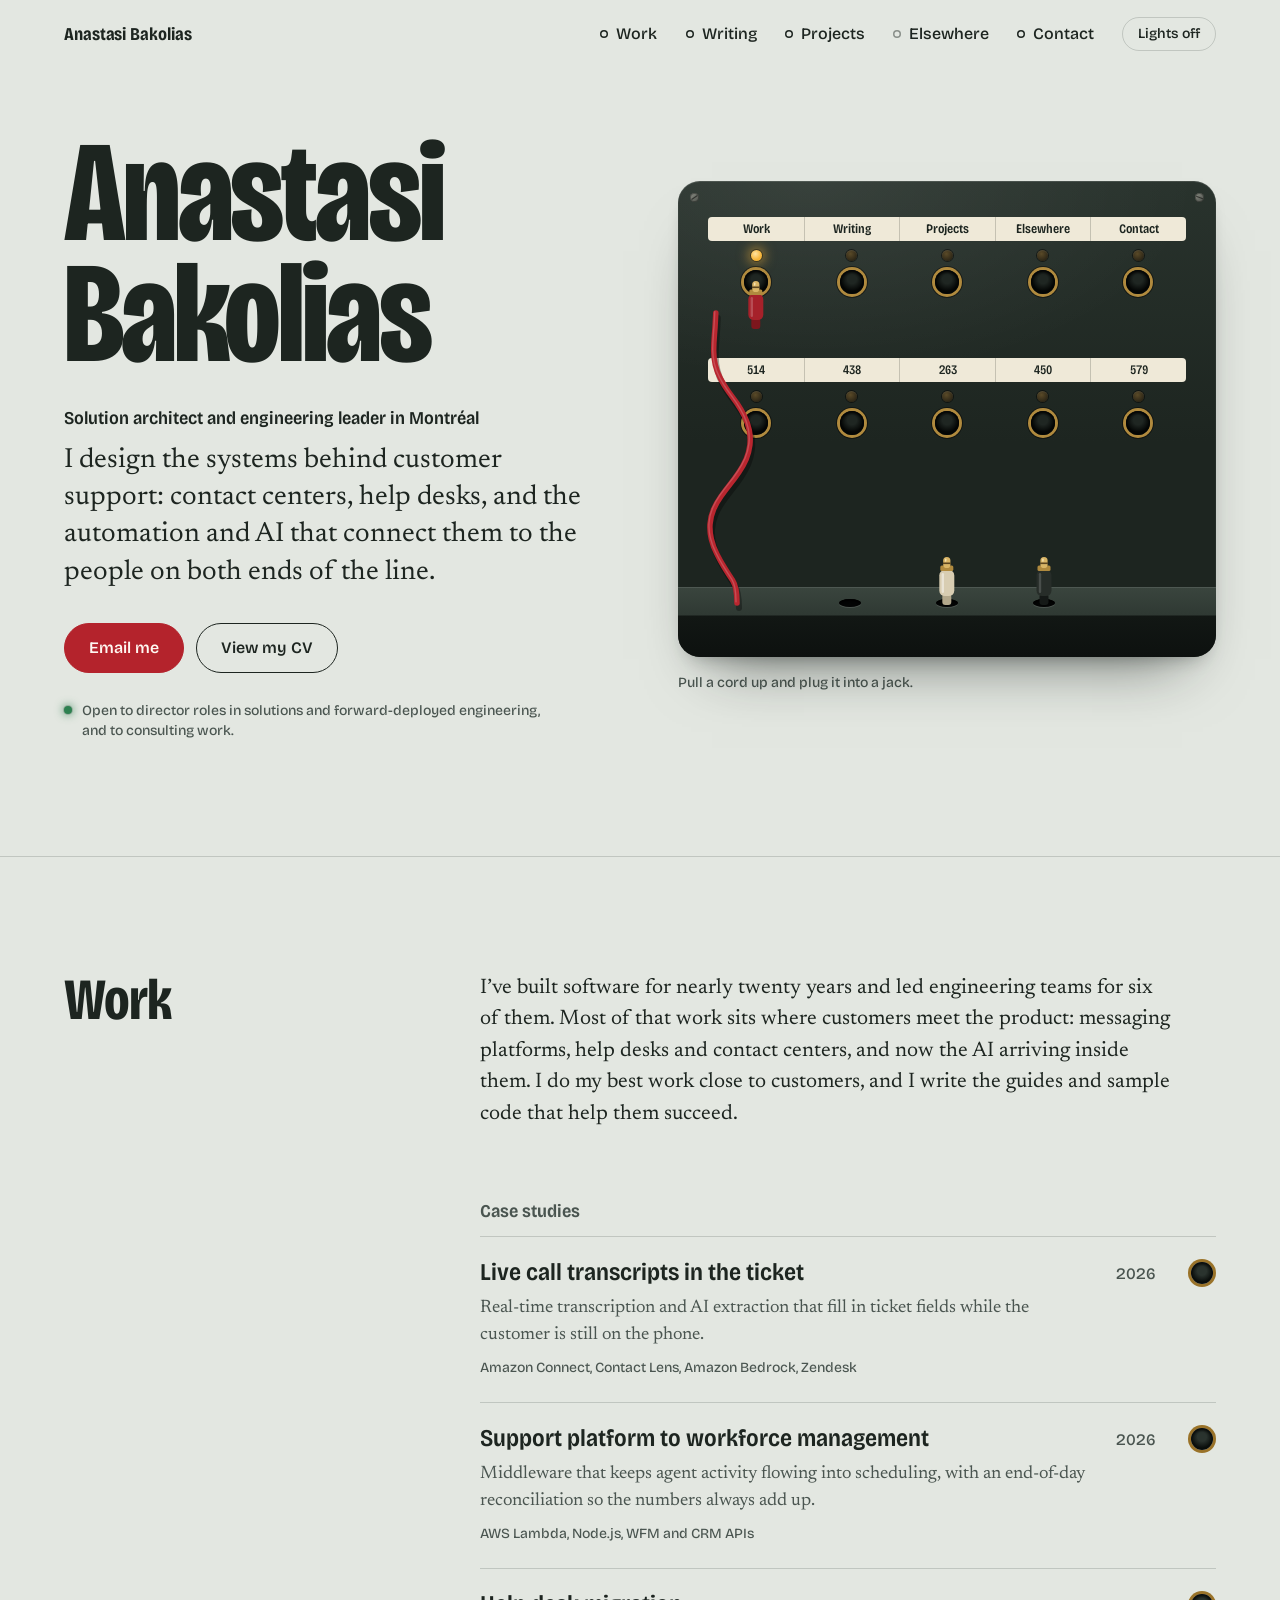
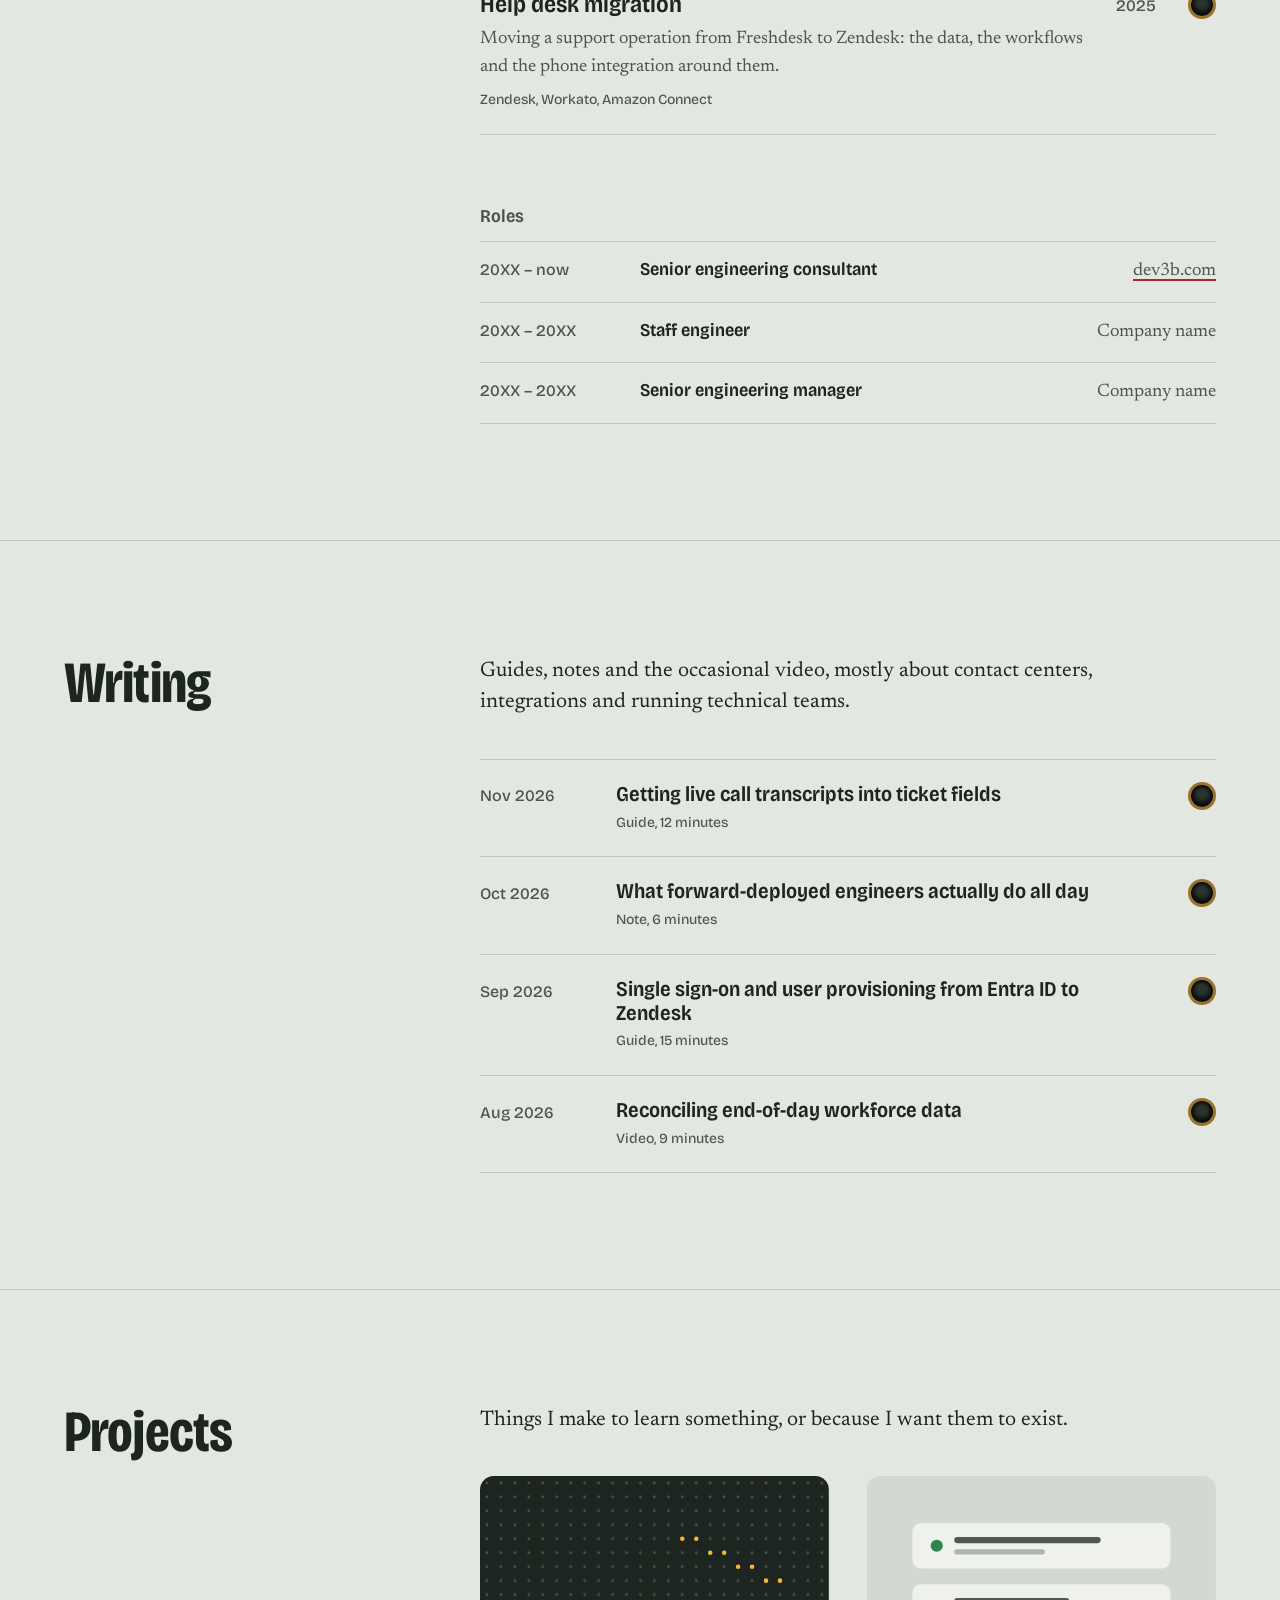
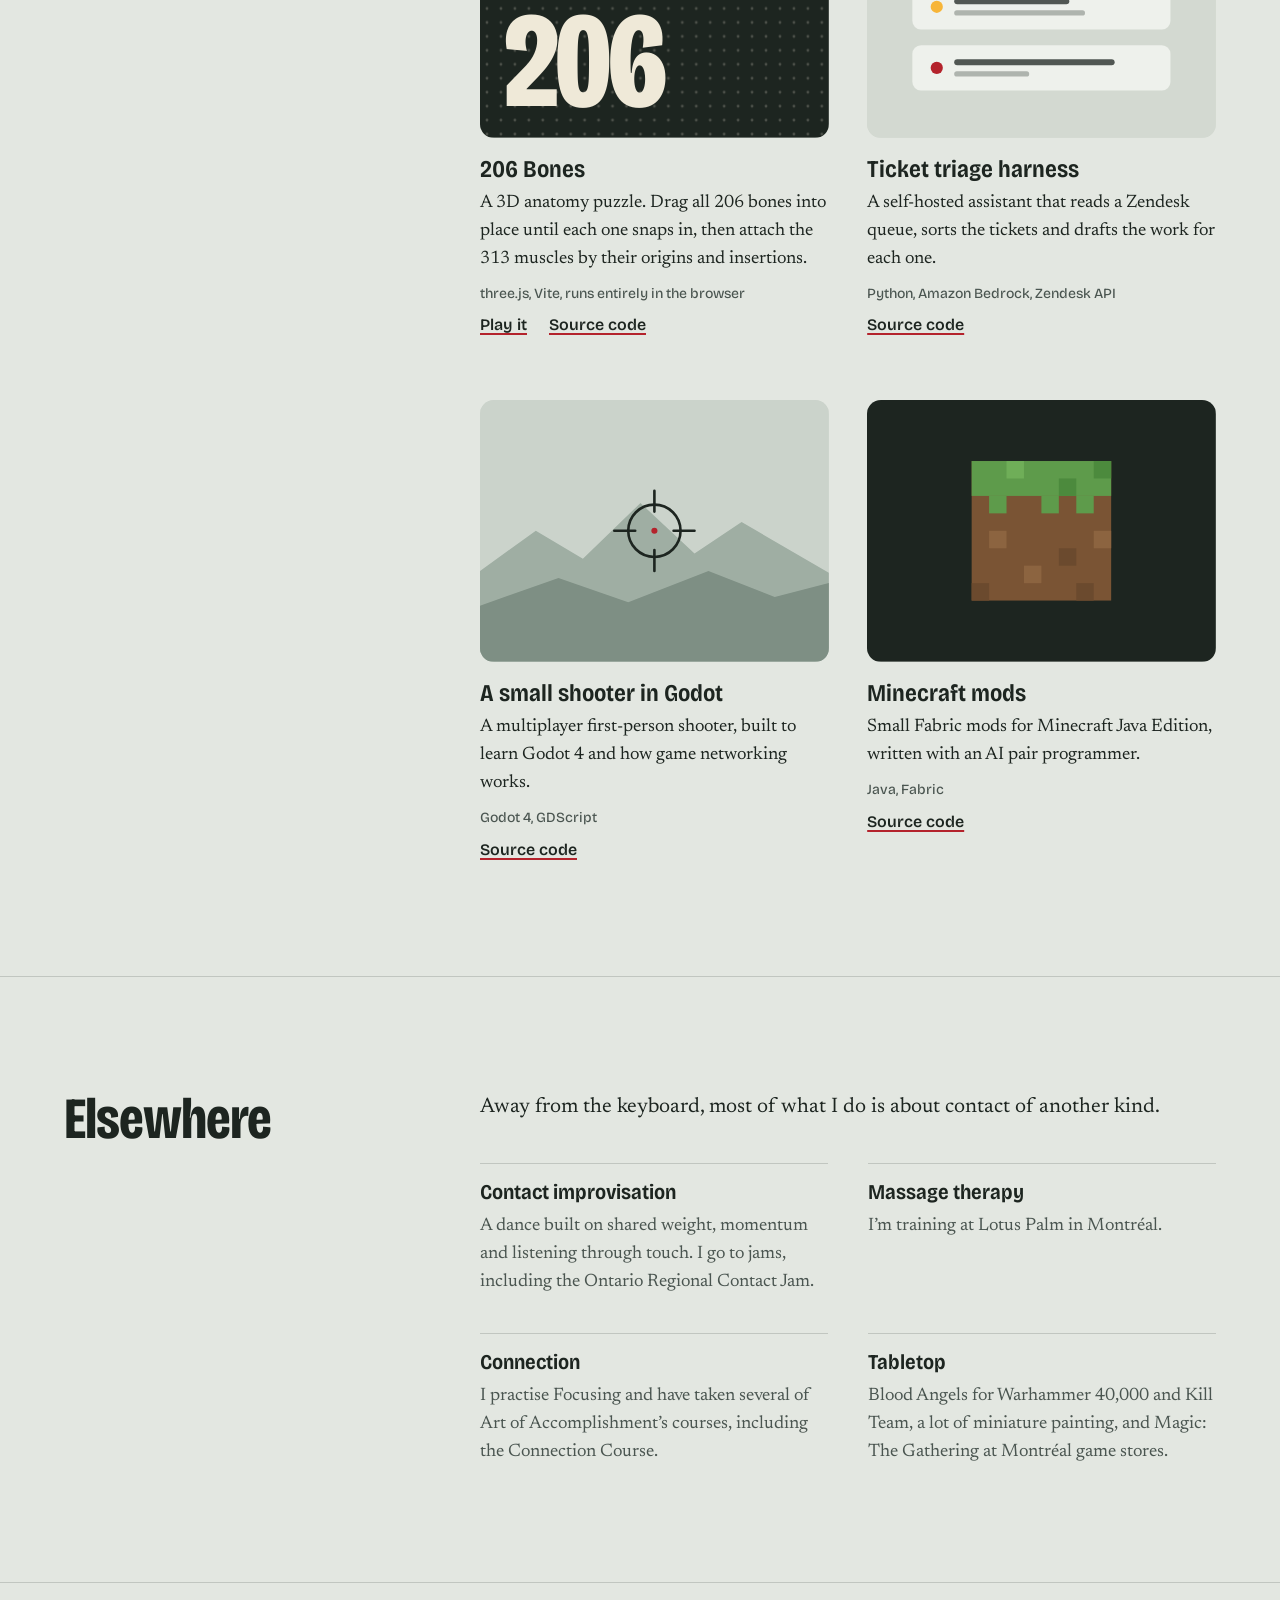
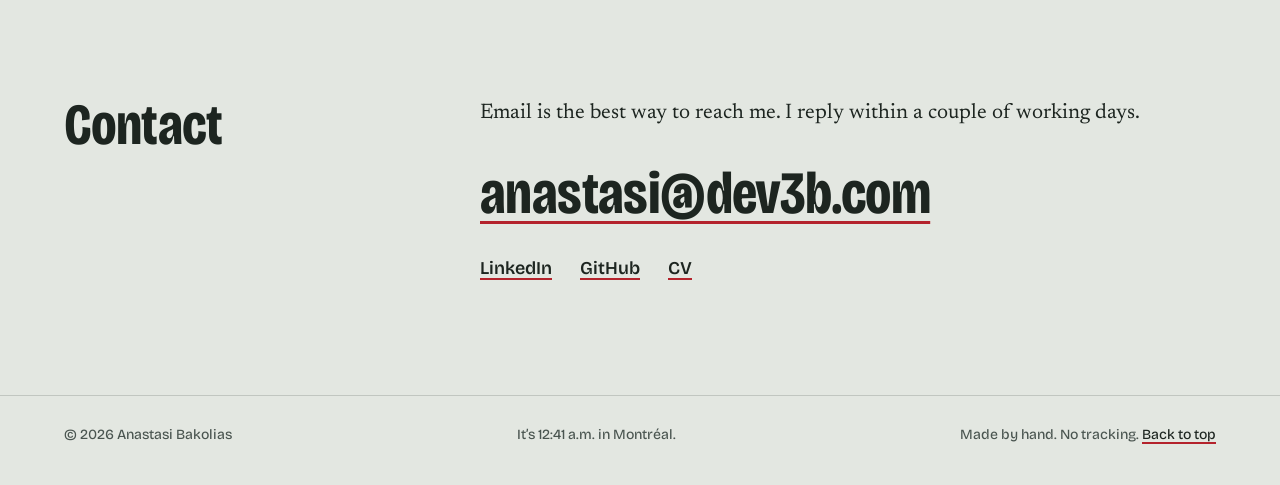
==== commit fe002577: "Add muscles." ====
--- a/index.html
+++ b/index.html
@@ -219,7 +219,7 @@
                 </svg>
               </div>
               <h3 class="project__title"><a href="bones/">206 Bones</a></h3>
-              <p class="project__summary">A 3D anatomy puzzle. Turn the body, then drag all 206 bones into place until each one snaps in.</p>
+              <p class="project__summary">A 3D anatomy puzzle. Drag all 206 bones into place until each one snaps in, then attach the 313 muscles by their origins and insertions.</p>
               <p class="project__meta">three.js, Vite, runs entirely in the browser</p>
               <p class="project__links"><a href="bones/">Play it</a><a href="#">Source code</a></p>
             </li>
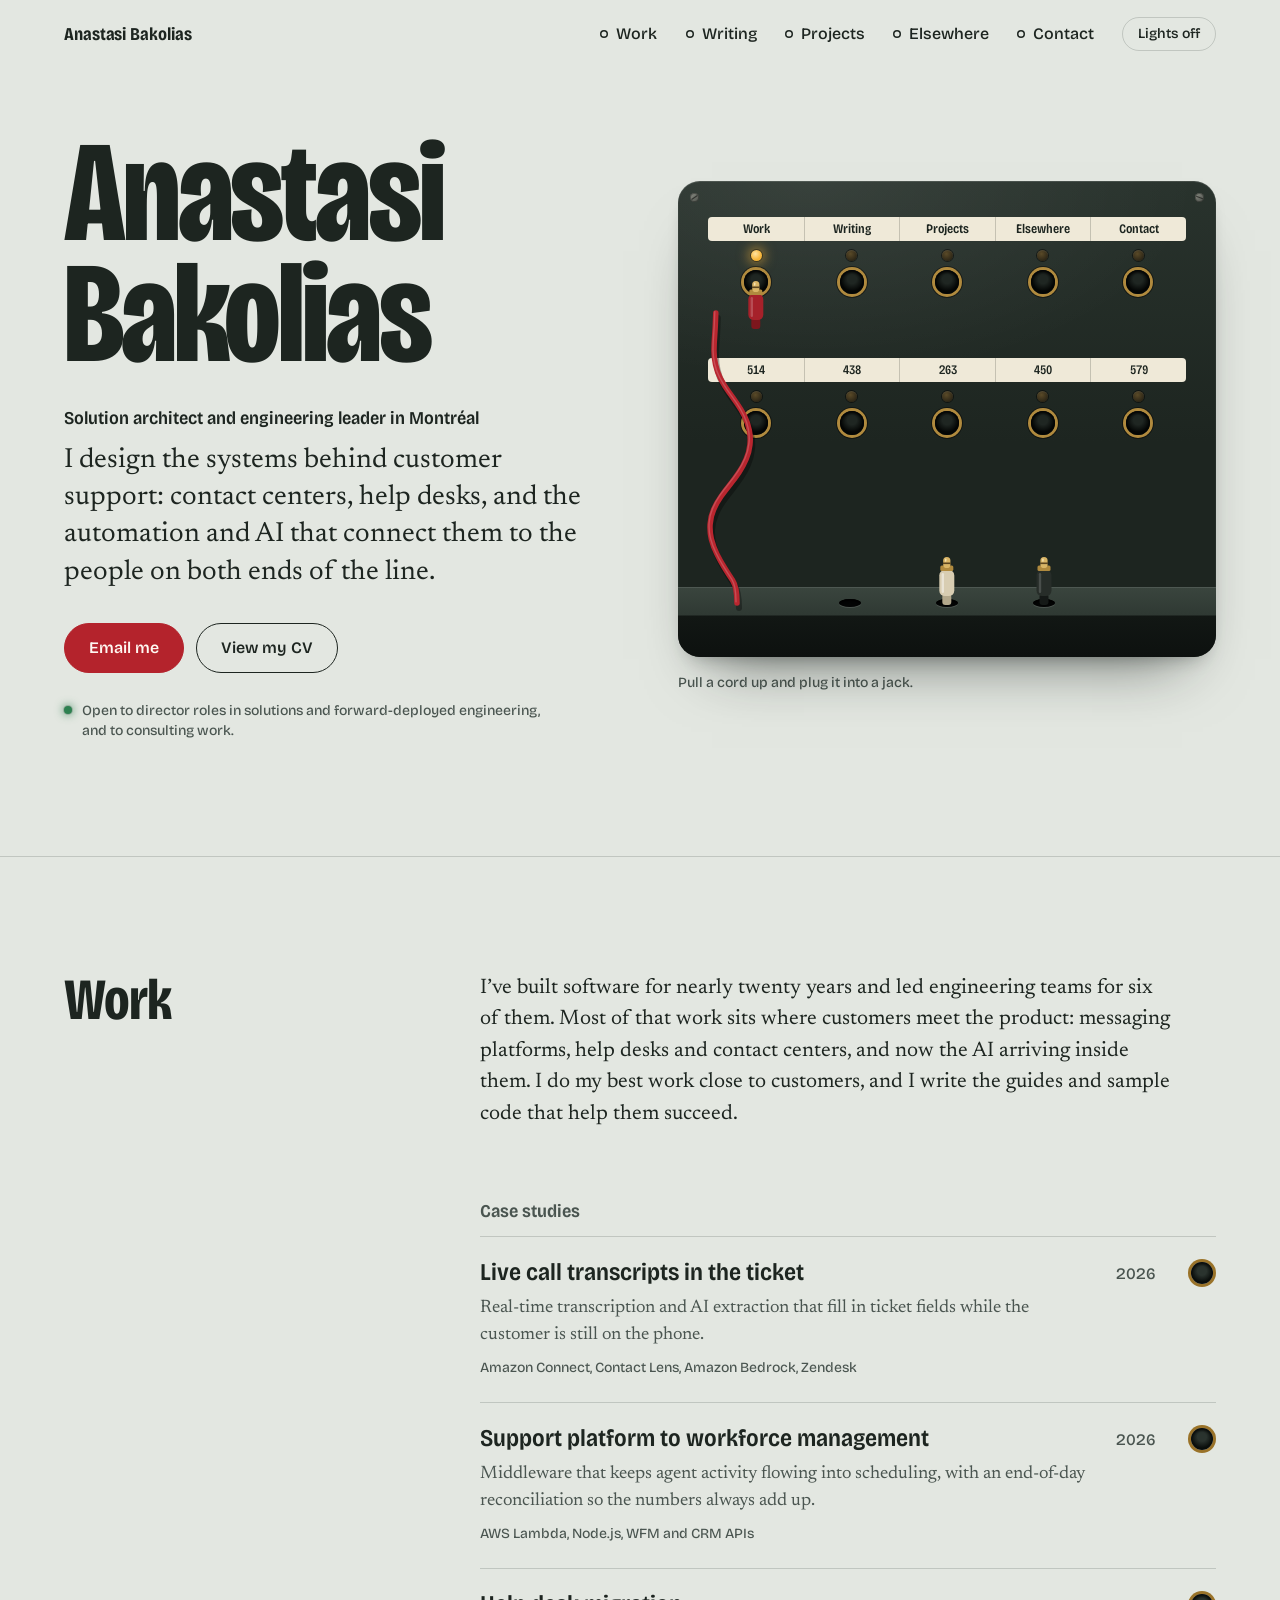
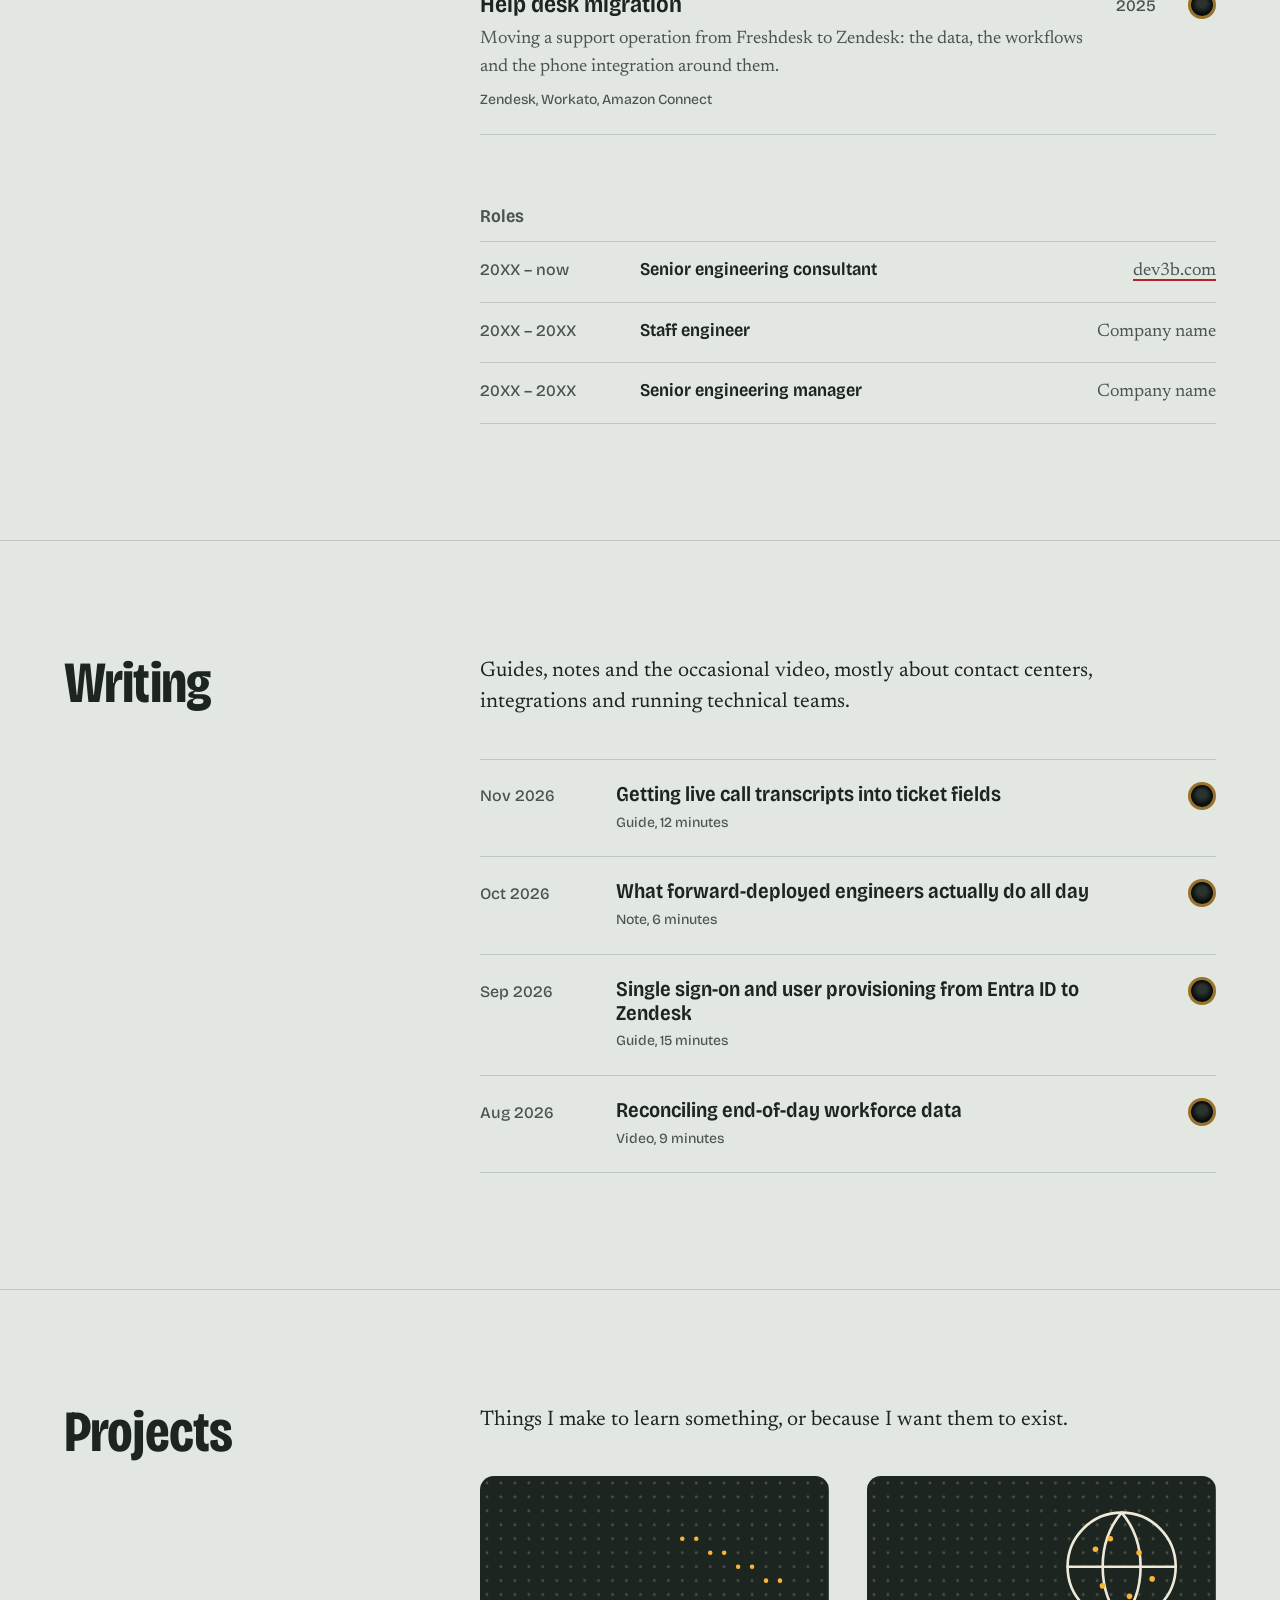
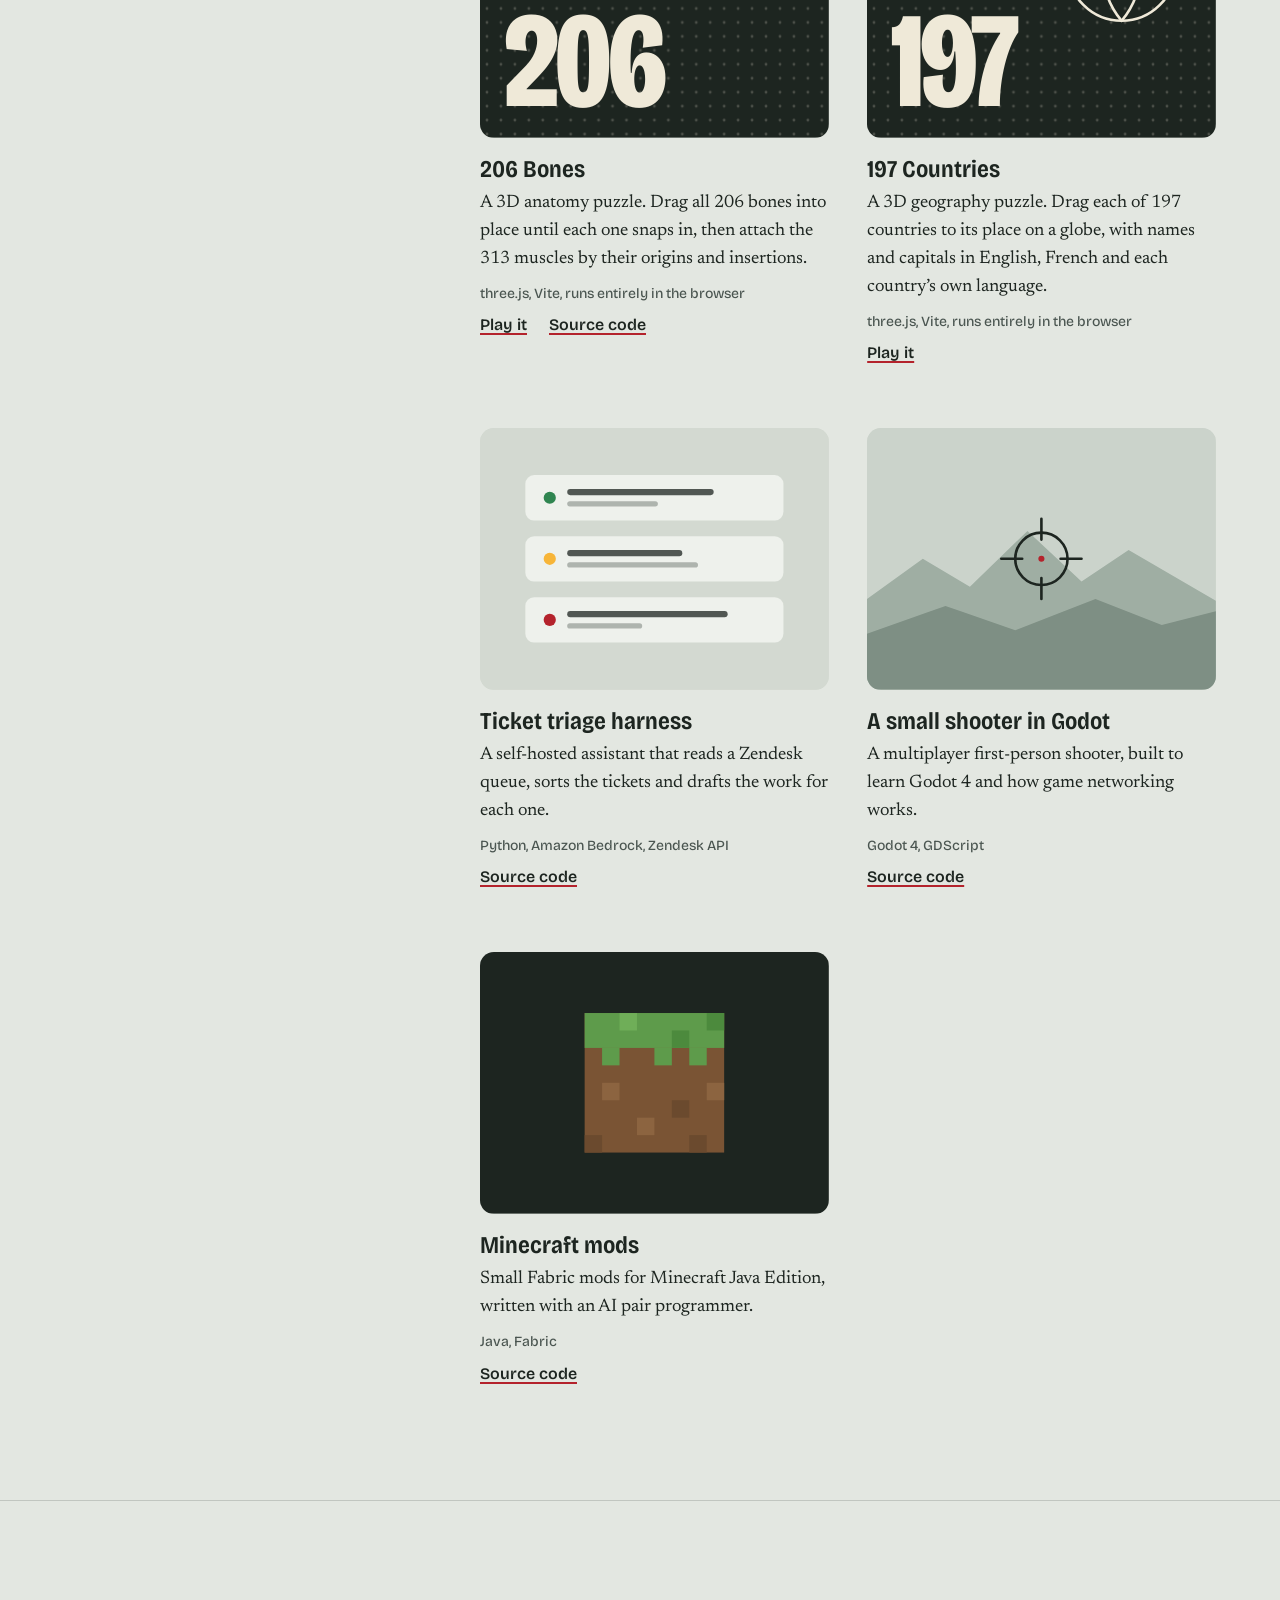
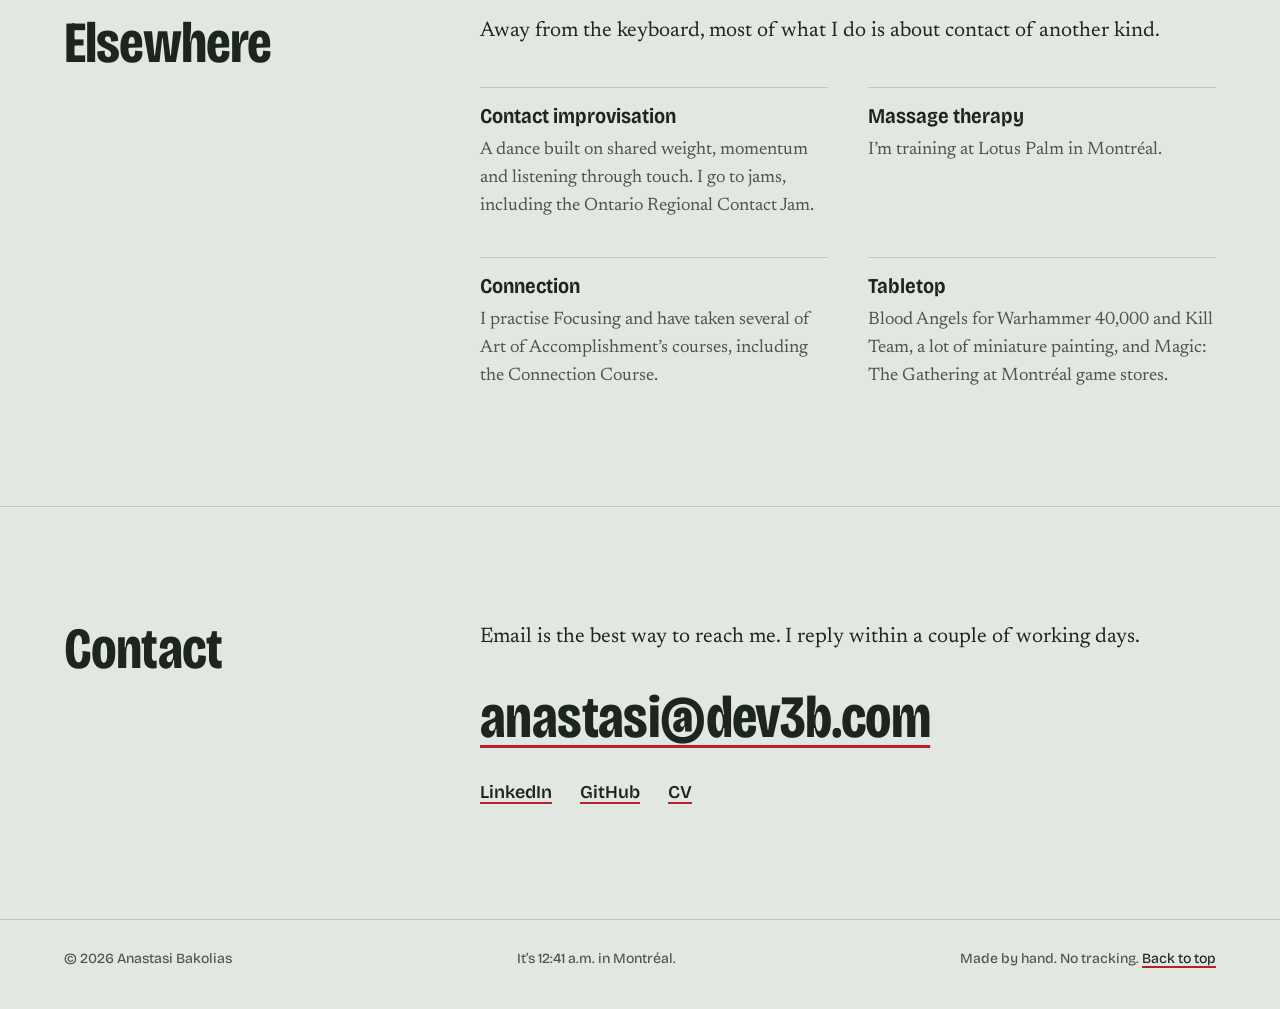
==== commit 72533c49: "Add 197 Countries" ====
--- a/index.html
+++ b/index.html
@@ -226,6 +226,27 @@
             <li class="project">
               <div class="project__cover">
                 <svg viewBox="0 0 400 300" aria-hidden="true" focusable="false">
+                  <defs><pattern id="cover-dots-globe" width="16" height="16" patternUnits="userSpaceOnUse"><circle cx="8" cy="8" r="1.6" fill="#EFE9D8" opacity=".22"/></pattern></defs>
+                  <rect width="400" height="300" fill="#1D2520"/>
+                  <rect width="400" height="300" fill="url(#cover-dots-globe)"/>
+                  <g fill="none" stroke="#EFE9D8" stroke-width="3" stroke-linecap="round">
+                    <circle cx="292" cy="104" r="62"/>
+                    <path d="M230 104 H354"/>
+                    <path d="M292 42 C 263 76, 263 132, 292 166"/>
+                    <path d="M292 42 C 321 76, 321 132, 292 166"/>
+                  </g>
+                  <g fill="#F7B538"><circle cx="262" cy="84" r="3.2"/><circle cx="279" cy="72" r="3.2"/><circle cx="312" cy="88" r="3.2"/><circle cx="327" cy="118" r="3.2"/><circle cx="270" cy="126" r="3.2"/><circle cx="301" cy="138" r="3.2"/></g>
+                  <text x="28" y="264" class="cover__numeral">197</text>
+                </svg>
+              </div>
+              <h3 class="project__title"><a href="countries/">197 Countries</a></h3>
+              <p class="project__summary">A 3D geography puzzle. Drag each of 197 countries to its place on a globe, with names and capitals in English, French and each country’s own language.</p>
+              <p class="project__meta">three.js, Vite, runs entirely in the browser</p>
+              <p class="project__links"><a href="countries/">Play it</a></p>
+            </li>
+            <li class="project">
+              <div class="project__cover">
+                <svg viewBox="0 0 400 300" aria-hidden="true" focusable="false">
                   <rect width="400" height="300" fill="#D3D9D1"/>
                   <g>
                     <rect x="52" y="54" width="296" height="52" rx="10" fill="#EEF1EC"/>
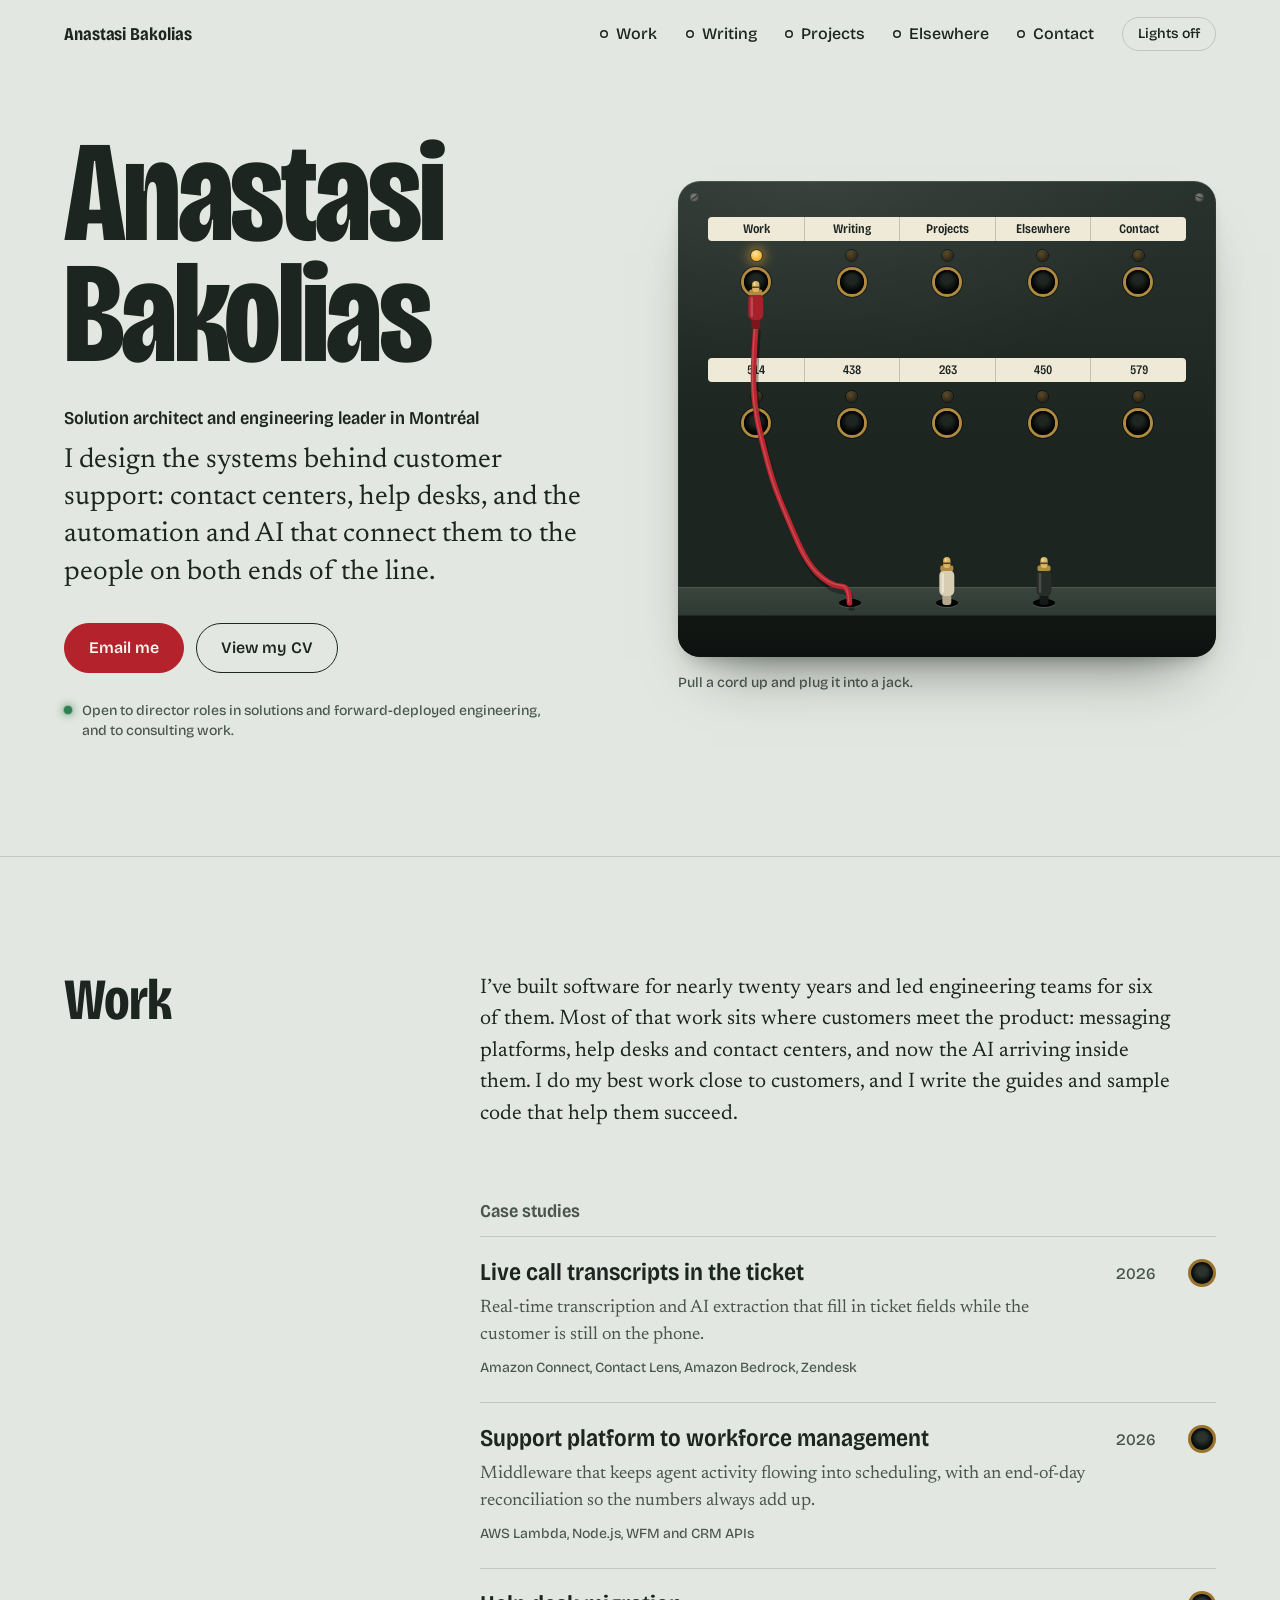
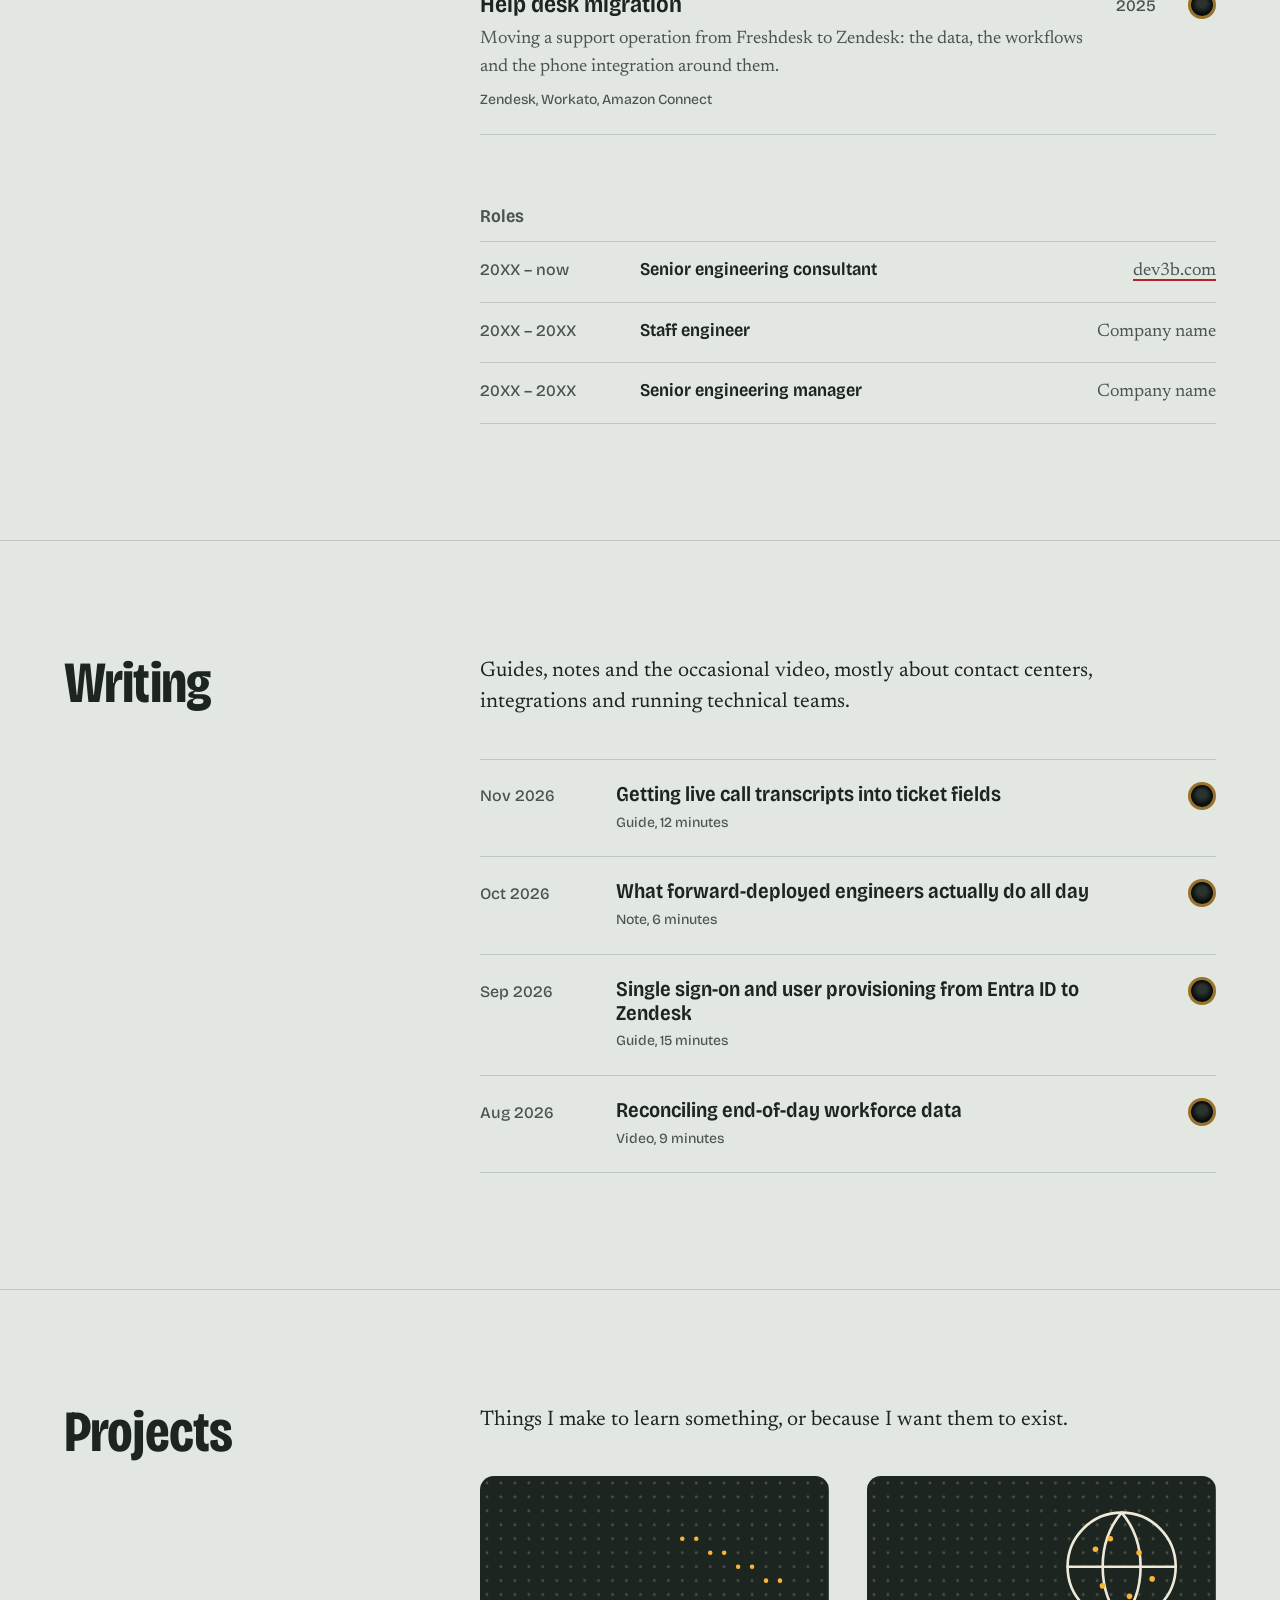
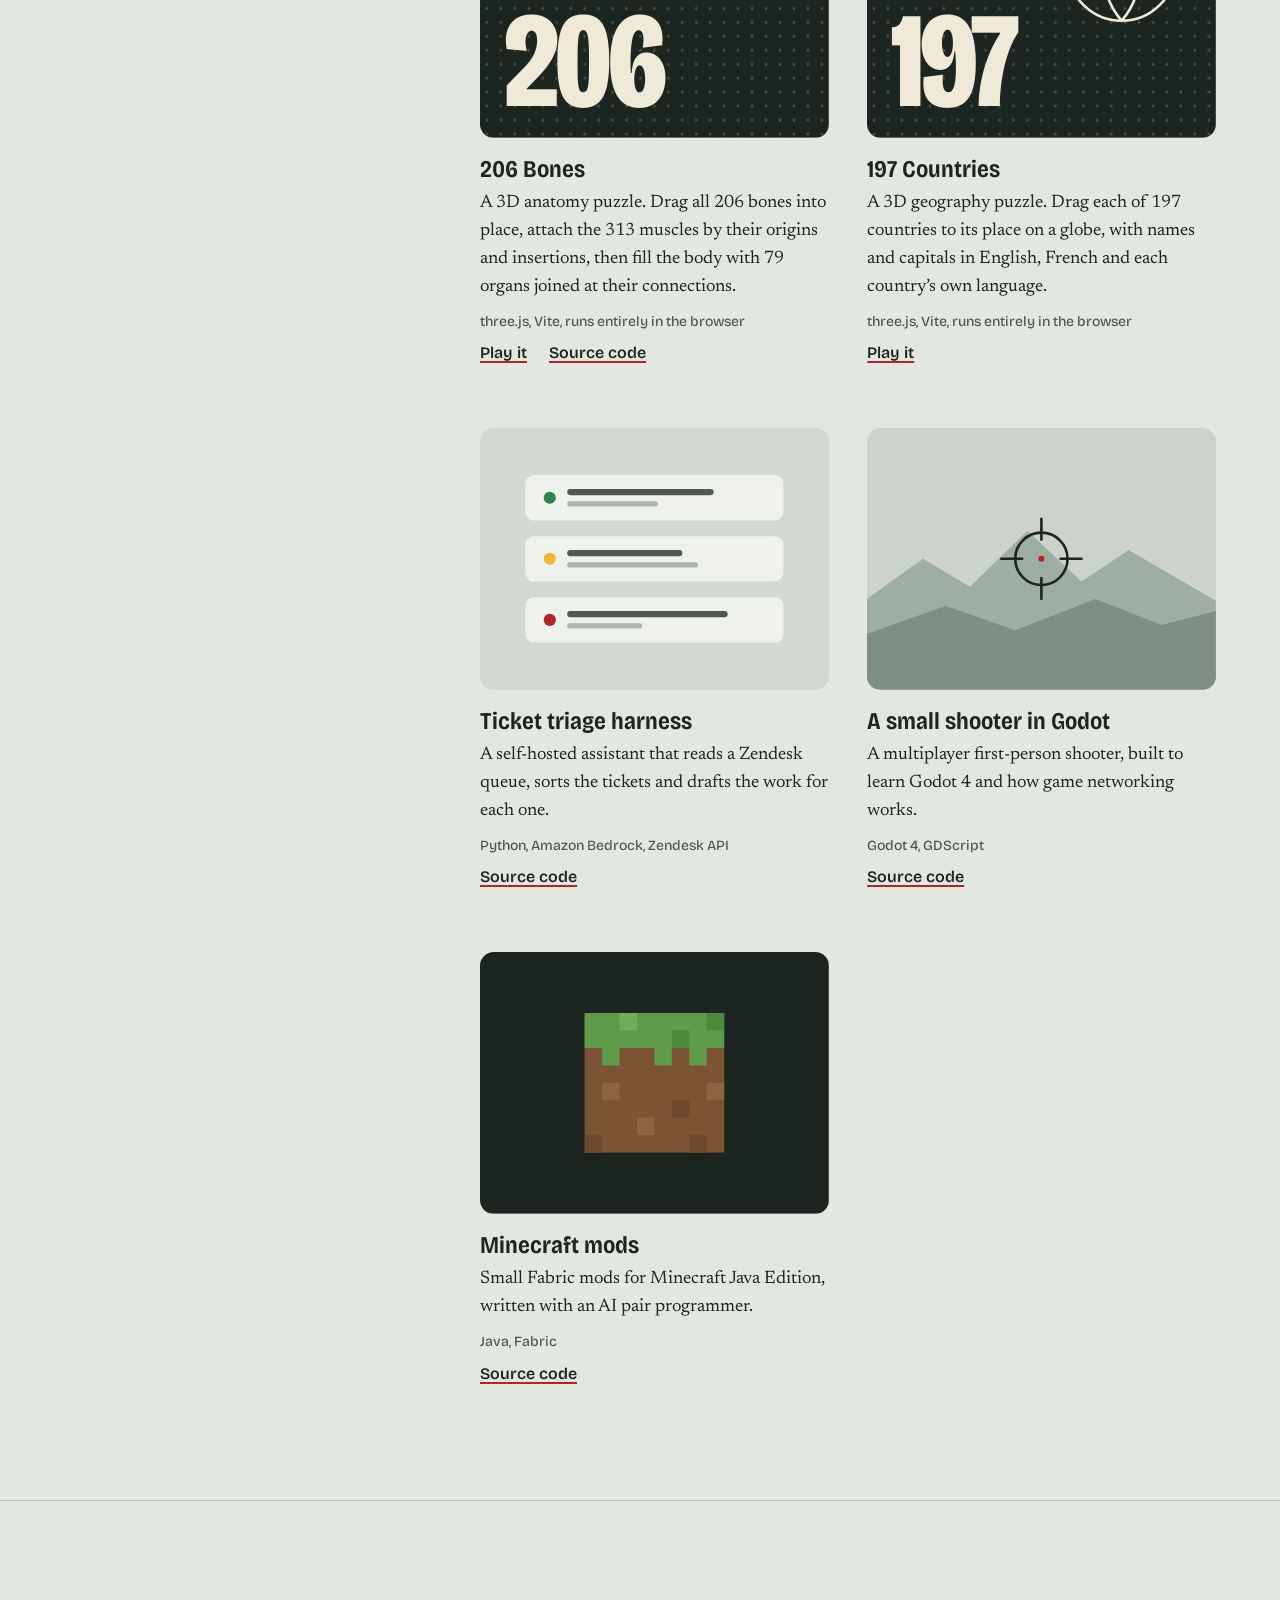
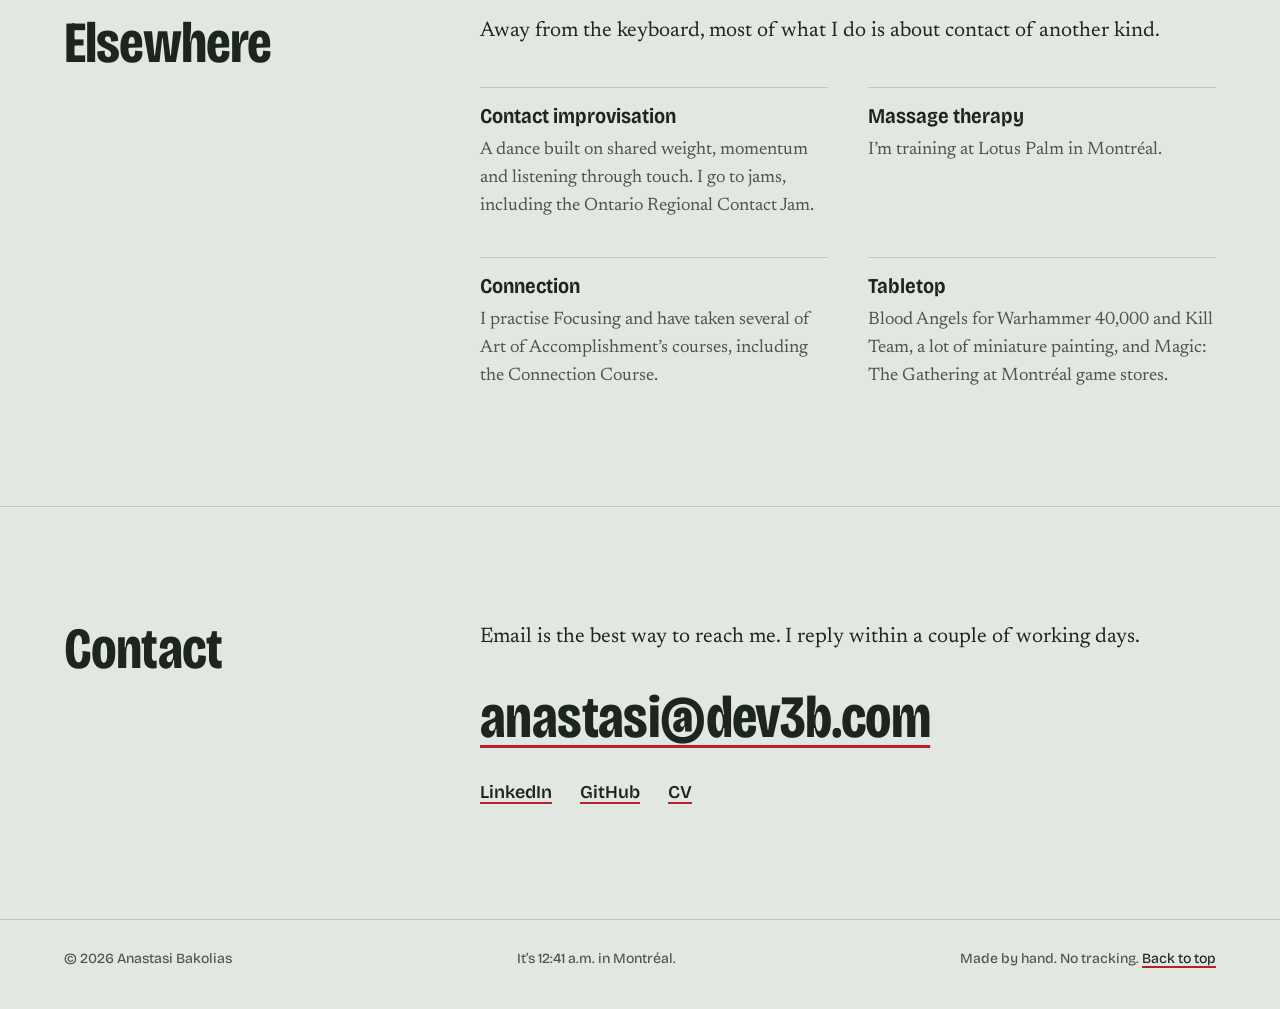
==== commit 70142c98: "Update 206 Bones: add Organs mode" ====
--- a/index.html
+++ b/index.html
@@ -219,7 +219,7 @@
                 </svg>
               </div>
               <h3 class="project__title"><a href="bones/">206 Bones</a></h3>
-              <p class="project__summary">A 3D anatomy puzzle. Drag all 206 bones into place until each one snaps in, then attach the 313 muscles by their origins and insertions.</p>
+              <p class="project__summary">A 3D anatomy puzzle. Drag all 206 bones into place, attach the 313 muscles by their origins and insertions, then fill the body with 79 organs joined at their connections.</p>
               <p class="project__meta">three.js, Vite, runs entirely in the browser</p>
               <p class="project__links"><a href="bones/">Play it</a><a href="#">Source code</a></p>
             </li>
